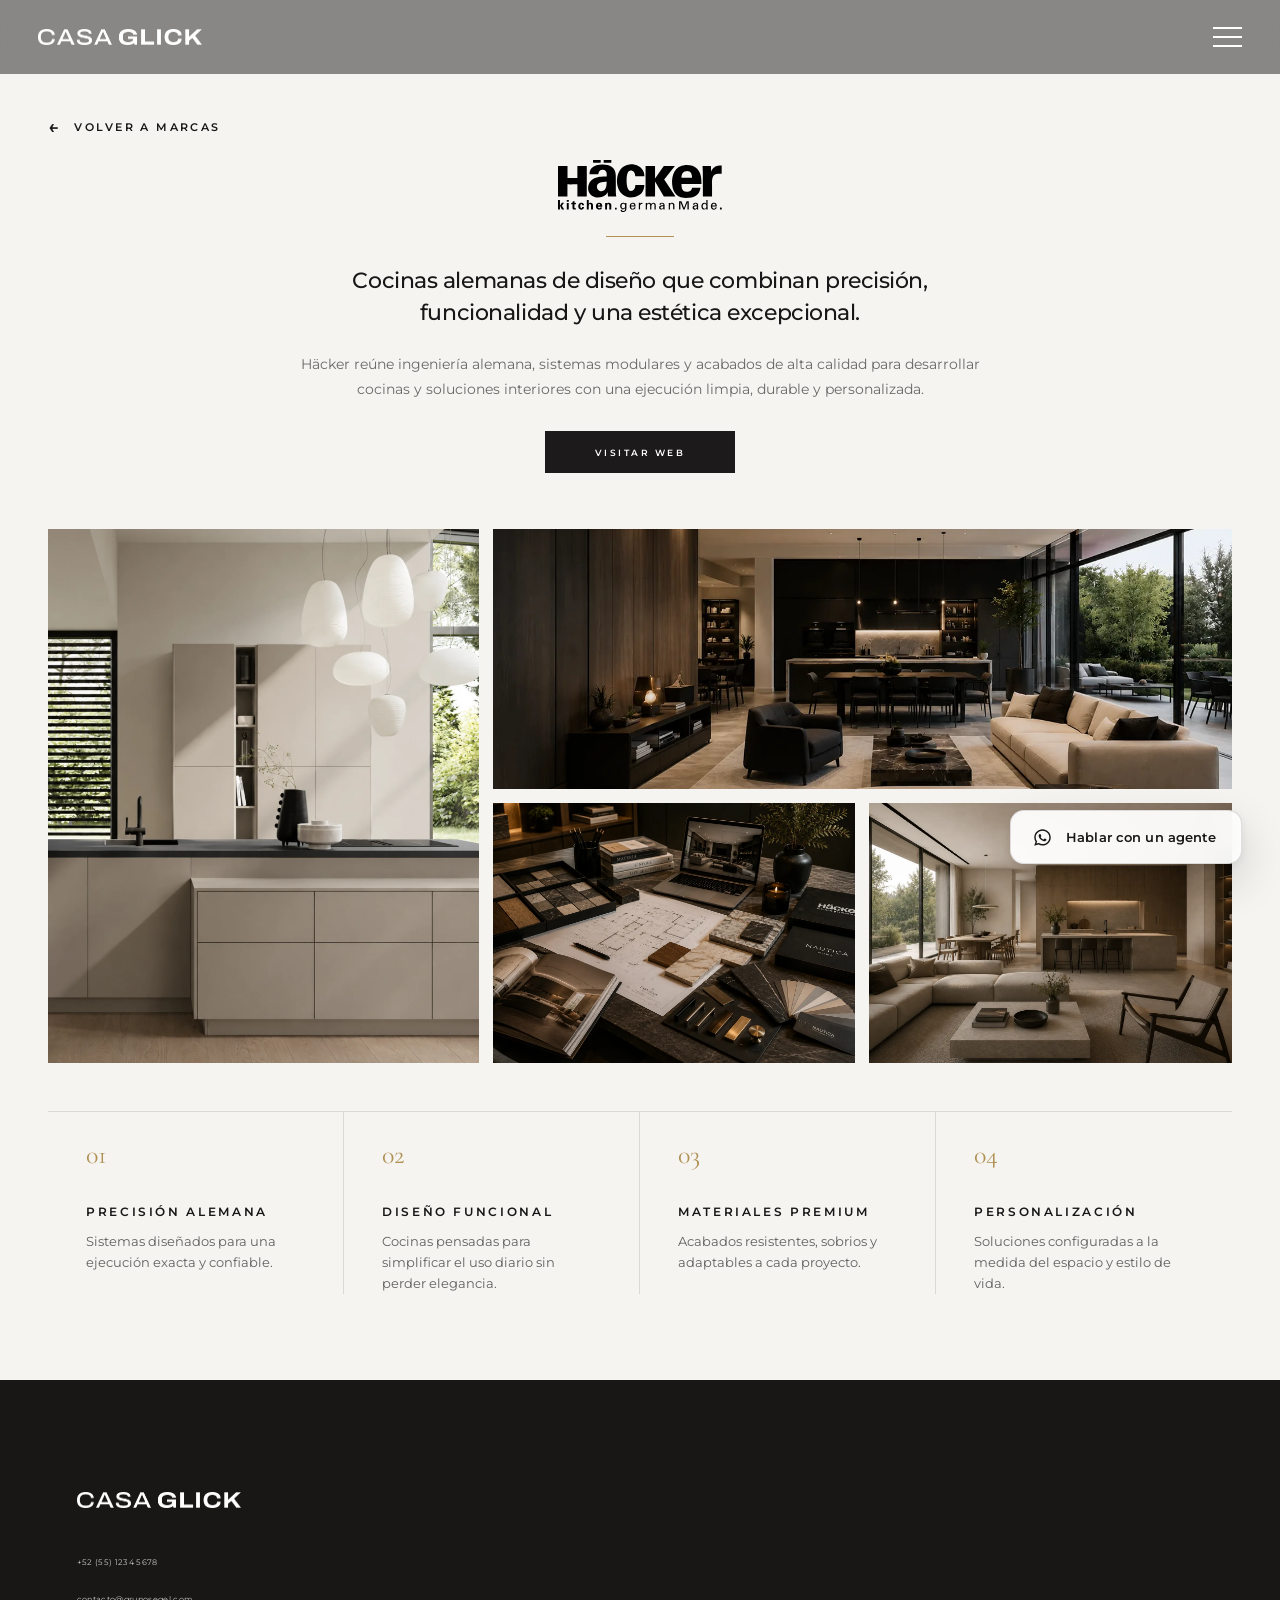
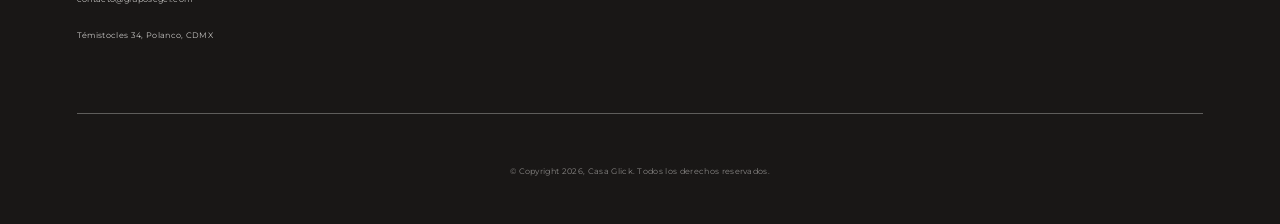
==== brand.html @ 6dc77498 "0907_0705" ====
<!DOCTYPE html>
<html lang="es">
<head>
  <meta charset="UTF-8" />
  <meta name="viewport" content="width=device-width, initial-scale=1.0" />
  <title>Casa Glick | Marca</title>
  <link rel="preconnect" href="https://fonts.googleapis.com">
  <link rel="preconnect" href="https://fonts.gstatic.com" crossorigin>
  <link href="https://fonts.googleapis.com/css2?family=Cormorant+Garamond:wght@500;600;700&family=Montserrat:wght@400;500;600;700&display=swap" rel="stylesheet">
  <link rel="stylesheet" href="css/styles.css" />
</head>
<body class="brand-detail-page">
  <header class="site-header site-header--brand-detail">
    <a class="brand" href="index.html" aria-label="Casa Glick inicio">
      <img src="assets/images/logo-casa-glick.png" alt="Casa Glick" />
    </a>

    <button class="menu-button" type="button" aria-label="Abrir menú" aria-expanded="false">
      <span></span>
      <span></span>
      <span></span>
    </button>
  </header>

  <nav class="fullscreen-menu" aria-hidden="true" aria-label="Navegación principal">
    <a href="index.html#nosotros">Nosotros</a>
    <a href="index.html#soluciones">Soluciones</a>
    <a href="index.html#marcas">Marcas</a>
    <a href="index.html#proyectos">Proyectos</a>
    <a href="index.html#sectores">Sectores</a>
    <a href="index.html#catalogos">Catálogos</a>
    <a href="index.html#contacto">Contacto</a>
  </nav>

  <main class="brand-detail-main">
    <a class="brand-back-link" href="index.html#marcas" aria-label="Volver a marcas">
      <span aria-hidden="true">←</span>
      Volver a marcas
    </a>

    <section class="brand-hero" aria-label="Detalle de marca">
      <img class="brand-detail-logo" data-brand-logo src="assets/logos/hacker.svg" alt="">
      <span class="brand-detail-rule" aria-hidden="true"></span>
      <p class="brand-detail-headline" data-brand-headline></p>
      <p class="brand-detail-description" data-brand-description></p>
      <a class="btn btn-primary brand-website-link" data-brand-website href="#" target="_blank" rel="noopener">
        Visitar web
      </a>
    </section>

    <section class="brand-gallery" aria-label="Imágenes lifestyle de marca">
      <figure class="brand-gallery-item brand-gallery-item--large">
        <img data-brand-image="0" src="assets/images/brand-hacker.webp" alt="">
      </figure>
      <figure class="brand-gallery-item brand-gallery-item--wide">
        <img data-brand-image="1" src="assets/images/brand-hacker.webp" alt="">
      </figure>
      <figure class="brand-gallery-item">
        <img data-brand-image="2" src="assets/images/brand-hacker.webp" alt="">
      </figure>
      <figure class="brand-gallery-item">
        <img data-brand-image="3" src="assets/images/brand-hacker.webp" alt="">
      </figure>
    </section>

    <section class="brand-values" aria-label="Especialidades de marca">
      <article>
        <span data-brand-value-icon>01</span>
        <h2 data-brand-value-title="0"></h2>
        <p data-brand-value-text="0"></p>
      </article>
      <article>
        <span>02</span>
        <h2 data-brand-value-title="1"></h2>
        <p data-brand-value-text="1"></p>
      </article>
      <article>
        <span>03</span>
        <h2 data-brand-value-title="2"></h2>
        <p data-brand-value-text="2"></p>
      </article>
      <article>
        <span>04</span>
        <h2 data-brand-value-title="3"></h2>
        <p data-brand-value-text="3"></p>
      </article>
    </section>
  </main>

  <footer class="site-footer" aria-label="Footer Casa Glick">
    <div class="site-footer__inner">
      <div class="site-footer__top">
        <div class="site-footer__brand">
          <a class="site-footer__logo" href="index.html" aria-label="Casa Glick inicio"><img src="assets/images/logo-casa-glick.png" alt="Casa Glick" /></a>
          <address class="site-footer__contact">
            <a href="tel:+525512345678">+52 (55) 1234 5678</a>
            <a href="mailto:contacto@gruposegel.com">contacto@gruposegel.com</a>
            <span>Témistocles 34, Polanco, CDMX</span>
          </address>
        </div>
      </div>

      <div class="site-footer__bottom">
        <p>© Copyright 2026, Casa Glick. Todos los derechos reservados.</p>
      </div>
    </div>
  </footer>



  <a class="whatsapp-float" href="https://wa.me/5210000000000?text=Hola%2C%20vi%20la%20p%C3%A1gina%20de%20Casa%20Glick%20y%20me%20gustar%C3%ADa%20hablar%20con%20un%20agente." target="_blank" rel="noopener" aria-label="Hablar con un agente por WhatsApp" data-whatsapp-button>
    <svg class="whatsapp-float__icon" viewBox="0 0 32 32" aria-hidden="true" focusable="false">
      <path d="M16.02 4.5c-6.31 0-11.45 5.08-11.45 11.34 0 2.15.62 4.24 1.78 6.05L4.5 27.5l5.82-1.8a11.53 11.53 0 0 0 5.7 1.49c6.31 0 11.45-5.09 11.45-11.35S22.33 4.5 16.02 4.5Zm0 20.7c-1.8 0-3.55-.51-5.06-1.48l-.36-.23-3.05.94.97-2.94-.25-.38a9.18 9.18 0 0 1-1.72-5.27c0-5.16 4.25-9.35 9.47-9.35s9.47 4.19 9.47 9.35-4.25 9.36-9.47 9.36Z"/>
      <path d="M20.94 18.31c-.27-.13-1.57-.77-1.82-.86-.24-.09-.42-.13-.6.13-.18.27-.69.86-.85 1.04-.16.18-.31.2-.58.07-.27-.13-1.12-.41-2.13-1.31-.79-.7-1.32-1.56-1.47-1.83-.16-.27-.02-.41.12-.54.12-.12.27-.31.4-.47.13-.16.18-.27.27-.45.09-.18.04-.34-.02-.47-.07-.13-.6-1.43-.82-1.95-.22-.52-.44-.44-.6-.45h-.51c-.18 0-.47.07-.71.34-.24.27-.94.92-.94 2.24s.96 2.6 1.09 2.78c.13.18 1.89 2.86 4.59 4 .64.27 1.14.43 1.53.55.64.2 1.22.17 1.68.1.51-.08 1.57-.64 1.79-1.25.22-.62.22-1.15.16-1.25-.07-.11-.25-.18-.52-.31Z"/>
    </svg>
    <span>Hablar con un agente</span>
  </a>

  <script src="js/main.js"></script>
  <script src="js/brand-page.js"></script>
</body>
</html>
---- css/styles.css ----
:root {
  --white: #ffffff;
  --black: #151515;
  --dark: #1d1d1d;
  --muted: rgba(255,255,255,.78);
  --header-height: 74px;
  --sans: 'Montserrat', Arial, sans-serif;
  --serif: 'Cormorant Garamond', Georgia, serif;
  --slider-duration: 8400ms;
}

* { box-sizing: border-box; margin: 0; padding: 0; }
html { scroll-behavior: smooth; }
body { font-family: var(--sans); color: var(--white); background: #efeeeb; }
a { color: inherit; text-decoration: none; }
button { font: inherit; color: inherit; }

.site-header {
  position: fixed;
  top: 0;
  left: 0;
  right: 0;
  z-index: 50;
  height: var(--header-height);
  display: flex;
  align-items: center;
  justify-content: space-between;
  padding: 0 38px;
  background: transparent;
  transition: background-color .45s ease, backdrop-filter .45s ease, -webkit-backdrop-filter .45s ease;
}

.site-header.is-scrolled {
  background: rgba(28, 26, 26, .5);
  -webkit-backdrop-filter: blur(16px);
  backdrop-filter: blur(16px);
}

.brand {
  display: inline-flex;
  width: clamp(164px, 12.8vw, 190px);
  line-height: 0;
}

.brand img {
  width: 100%;
  height: auto;
  display: block;
}

.menu-button {
  position: relative;
  z-index: 60;
  width: 29px;
  height: 21px;
  display: grid;
  gap: 6px;
  background: transparent;
  border: 0;
  cursor: pointer;
}

.menu-button span {
  display: block;
  height: 2px;
  width: 100%;
  background: var(--white);
  transition: transform .25s ease, opacity .25s ease;
}

.menu-button.is-active span:nth-child(1) { transform: translateY(8px) rotate(45deg); }
.menu-button.is-active span:nth-child(2) { opacity: 0; }
.menu-button.is-active span:nth-child(3) { transform: translateY(-8px) rotate(-45deg); }

.fullscreen-menu {
  position: fixed;
  inset: 0;
  z-index: 40;
  display: flex;
  flex-direction: column;
  justify-content: center;
  gap: 20px;
  padding: 48px 8vw;
  background: rgba(28, 26, 26, .5);
  -webkit-backdrop-filter: blur(16px);
  backdrop-filter: blur(16px);
  opacity: 0;
  pointer-events: none;
  transform: translateY(-14px);
  transition: opacity .32s ease, transform .32s ease, backdrop-filter .32s ease, -webkit-backdrop-filter .32s ease;
}

.fullscreen-menu.is-open {
  opacity: 1;
  pointer-events: auto;
  transform: translateY(0);
}

.fullscreen-menu a {
  width: fit-content;
  font-family: var(--serif);
  font-size: clamp(24px, 4vw, 46px);
  line-height: 1;
  opacity: .88;
  transition: opacity .2s ease, transform .2s ease;
}

.fullscreen-menu a:hover {
  opacity: 1;
  transform: translateX(10px);
}

.hero-slider {
  position: relative;
  min-height: 100svh;
  overflow: hidden;
  background: #111;
}

.hero-slide {
  position: absolute;
  inset: 0;
  min-height: 100svh;
  overflow: hidden;
opacity: 0;
  transition: opacity 1.7s ease;
  --hero-bg-image: linear-gradient(90deg, rgba(0,0,0,.78) 0%, rgba(0,0,0,.55) 22%, rgba(0,0,0,.15) 55%, rgba(0,0,0,.2) 100%),
    linear-gradient(180deg, rgba(0,0,0,.58) 0%, rgba(0,0,0,.08) 28%, rgba(0,0,0,.18) 100%),
    var(--hero-image);
  --hero-bg-size: cover;
  --hero-bg-position: center center;
}

.hero-slide--01 { --hero-image: url('../assets/images/hero-bg.webp'); }
.hero-slide--02 { --hero-image: url('../assets/images/hero-02-showroom.webp'); }
.hero-slide--03 { --hero-image: url('../assets/images/hero-03-exterior.webp'); }

.hero-slide.is-active {
  opacity: 1;
  z-index: 1;
}

.hero-content {
  position: absolute;
  z-index: 5;
  width: min(520px, calc(100% - 48px));
  margin-left: 87px;
  left: 0;
  bottom: 110px;
}

.hero-dots {
  display: flex;
  gap: 8px;
  margin-bottom: 18px;
}

.hero-dots button {
  position: relative;
  width: 27px;
  height: 2px;
  overflow: hidden;
  background: rgba(255,255,255,.36);
  border: 0;
  cursor: pointer;
}

.hero-dots button::after {
  content: '';
  position: absolute;
  top: 0;
  left: 0;
  width: 100%;
  height: 100%;
  background: rgba(255,255,255,.95);
  transform: scaleX(0);
  transform-origin: left center;
}

.hero-dots button.is-active::after {
  animation: heroProgress var(--slider-duration) linear forwards;
}

@keyframes heroProgress {
  from { transform: scaleX(0); }
  to { transform: scaleX(1); }
}

.eyebrow {
  margin-bottom: 19px;
  font-size: 11px;
  font-weight: 500;
  letter-spacing: .24em;
  text-transform: uppercase;
  color: rgba(255,255,255,.86);
}

.hero-slide h1 {
  font-family: var(--serif);
  font-size: clamp(48px, 5vw, 56px);
  font-weight: 700;
  line-height: 1.18;
  letter-spacing: -.02em;
  margin-bottom: 22px;
}

.hero-description {
  max-width: 446px;
  font-size: 13px;
  line-height: 1.55;
  color: var(--muted);
  margin-bottom: 48px;
}

.hero-actions {
  display: flex;
  flex-wrap: wrap;
  gap: 14px;
}

.btn {
  min-width: 174px;
  height: 36px;
  display: inline-flex;
  align-items: center;
  justify-content: center;
  padding: 0 24px;
  font-size: 9px;
  font-weight: 600;
  letter-spacing: .34em;
  text-transform: uppercase;
  transition: transform .25s ease, background .25s ease, color .25s ease, border-color .25s ease;
}

.btn:hover { transform: translateY(-2px); }
.btn-primary { background: var(--white); color: var(--black); border: 1px solid var(--white); }
.btn-secondary { background: transparent; color: var(--white); border: 2px solid rgba(255,255,255,.92); }
.btn-secondary:hover { background: var(--white); color: var(--black); }

.hero-bottom {
  position: absolute;
  left: 0;
  right: 0;
  bottom: 0;
  z-index: 6;
  height: 44px;
  display: flex;
  align-items: center;
  justify-content: center;
  gap: 24px;
  background: #202020;
  color: rgba(255,255,255,.78);
  font-size: 10px;
  letter-spacing: .24em;
  text-transform: uppercase;
}

@media (max-width: 1100px) {
  .site-header { padding: 0 26px; }
  .hero-content {
  position: absolute;
  z-index: 5; margin-left: 48px; }
}

@media (max-width: 760px) {
  .about-section,
  .about {
    min-height: auto;
  }

  .solution-card {
    min-height: clamp(360px, 50vh, 490px);
  }

  :root { --header-height: 62px; }
  .hero-slider,
  .hero-slide { min-height: 100svh; }
  .hero-slide {
    --hero-bg-image: linear-gradient(90deg, rgba(0,0,0,.82) 0%, rgba(0,0,0,.56) 52%, rgba(0,0,0,.25) 100%),
      linear-gradient(180deg, rgba(0,0,0,.55) 0%, rgba(0,0,0,.08) 30%, rgba(0,0,0,.65) 100%),
      var(--hero-image);
    --hero-bg-position: 58% center;
  }
  .site-header { padding: 0 18px; }
  .brand { width: 152px; }
  .menu-button { width: 24px; height: 18px; gap: 5px; }
  .menu-button span { height: 2px; }
  .menu-button.is-active span:nth-child(1) { transform: translateY(7px) rotate(45deg); }
  .menu-button.is-active span:nth-child(3) { transform: translateY(-7px) rotate(-45deg); }
  .hero-content {
  position: absolute;
  z-index: 5;
    width: min(86vw, 520px);
    margin-left: 7vw;
    bottom: 92px;
  }
  .hero-slide h1 { font-size: clamp(31px, 9.75vw, 44px); line-height: 1.05; }
  .hero-description { font-size: 13px; margin-bottom: 34px; }
  .hero-actions { gap: 12px; }
  .btn { width: 100%; height: 44px; }
  .hero-bottom {
    height: 48px;
    min-height: 48px;
    flex-direction: row;
    gap: 8px;
    padding: 0 8px;
    font-size: clamp(6.5px, 1.95vw, 9px);
    letter-spacing: .11em;
    white-space: nowrap;
  }
}

.about-section {
  min-height: clamp(760px, 90vh, 980px);
  display: grid;
  grid-template-columns: minmax(0, 50%) minmax(0, 50%);
  background: #efeeeb;
  color: #24211f;
}

.about-media {
  min-height: 645px;
  overflow: hidden;
}

.about-media img {
  width: 100%;
  height: 100%;
  display: block;
  object-fit: cover;
  object-position: center center;
}

.about-copy {
  width: min(100%, 560px);
  align-self: center;
  justify-self: center;
  display: flex;
  flex-direction: column;
  justify-content: center;
  padding: 120px 40px;
}

.section-eyebrow {
  margin-bottom: 18px;
  font-size: 14px;
  font-weight: 500;
  letter-spacing: .34em;
  line-height: 1;
  text-transform: uppercase;
  color: #1f1c1a;
}

.about-copy h2 {
  font-family: var(--serif);
  font-size: clamp(30px, 2.5vw, 35px);
  font-weight: 700;
  line-height: 1.18;
  letter-spacing: -.018em;
  margin-bottom: 26px;
  color: #27221f;
}

.about-text {
  display: grid;
  gap: 22px;
  margin-bottom: 54px;
}

.about-text p {
  max-width: 500px;
  font-size: 16px;
  line-height: 1.52;
  letter-spacing: -.01em;
  color: rgba(36,33,31,.82);
}

.text-link {
  width: fit-content;
  display: inline-flex;
  align-items: center;
  gap: 18px;
  padding-bottom: 6px;
  border-bottom: 1px solid rgba(36,33,31,.42);
  font-size: 9px;
  font-weight: 500;
  letter-spacing: .02em;
  text-transform: uppercase;
  color: rgba(36,33,31,.72);
  transition: color .25s ease, border-color .25s ease, gap .25s ease;
}

.text-link:hover {
  gap: 24px;
  color: #24211f;
  border-color: #24211f;
}

.text-link span {
  font-size: 16px;
  line-height: 1;
}


.reveal-on-scroll {
  opacity: 0;
  transform: translateY(34px);
  transition: opacity .38s ease, transform .46s ease;
  transition-delay: 0s;
}

.reveal-on-scroll.is-visible {
  opacity: 1;
  transform: translateY(0);
  transition: opacity .82s ease, transform .82s ease;
  transition-delay: .16s;
}

html,
body {
  background: #efeeeb;
}

.reveal-on-scroll .about-media img {
  transform: scale(1.035);
  transition: transform 1.2s ease;
}

.reveal-on-scroll.is-visible .about-media img {
  transform: scale(1);
}

@media (prefers-reduced-motion: reduce) {
  .reveal-on-scroll,
  .reveal-on-scroll .about-media img {
    opacity: 1;
    transform: none;
    transition: none;
  }
}

@media (max-width: 900px) {
  .about-section {
    grid-template-columns: 1fr;
  }

  .about-media {
    min-height: 58svh;
  }

  .about-copy {
    width: 100%;
    max-width: none;
    justify-self: stretch;
    padding: 86px 7vw 96px;
  }
}

@media (max-width: 560px) {
  .about-section {
    min-height: clamp(760px, 90vh, 980px);
  }

  .about-media {
    min-height: 52svh;
  }

  .section-eyebrow {
    font-size: 12px;
    letter-spacing: .28em;
  }

  .about-copy h2 {
    font-size: clamp(25px, 7.65vw, 34px);
  }

  .about-text p {
    font-size: 14px;
    line-height: 1.55;
  }
}

.solutions-section {
  background: #efeeeb;
  color: #24211f;
  overflow: hidden;
}

.solutions-intro {
  min-height: 274px;
  display: flex;
  flex-direction: column;
  align-items: center;
  justify-content: center;
  padding: 72px 24px 62px;
  text-align: center;
}

.solutions-intro .section-eyebrow {
  margin-bottom: 18px;
}

.solutions-intro h2 {
  font-family: var(--serif);
  font-size: clamp(34px, 3vw, 42px);
  font-weight: 700;
  line-height: 1.08;
  letter-spacing: -.018em;
  margin-bottom: 26px;
  color: #27221f;
}

.solutions-intro p {
  max-width: 760px;
  font-size: 15px;
  line-height: 1.45;
  letter-spacing: -.01em;
  color: rgba(36,33,31,.82);
}

.solutions-grid {
  display: grid;
  grid-template-columns: repeat(2, minmax(0, 1fr));
  min-height: 645px;
}

.solution-card {
  position: relative;
  min-height: clamp(360px, 50vh, 490px);
  overflow: hidden;
  isolation: isolate;
  background: #171717;
}

.solution-card img {
  position: absolute;
  inset: 0;
  width: 100%;
  height: 100%;
  object-fit: cover;
  display: block;
  transform: scale(1);
  transition: transform 1.1s ease;
  z-index: 1;
}

.solution-card__overlay {
  position: absolute;
  inset: 0;
  z-index: 2;
  background:
    linear-gradient(180deg, rgba(0,0,0,0) 34%, rgba(0,0,0,.42) 72%, rgba(0,0,0,.76) 100%),
    linear-gradient(90deg, rgba(0,0,0,.34) 0%, rgba(0,0,0,.08) 58%, rgba(0,0,0,.2) 100%);
  transition: background .7s ease, opacity .7s ease;
}

.solution-card__content {
  position: absolute;
  left: 64px;
  right: 64px;
  bottom: 52px;
  z-index: 3;
  color: var(--white);
  transform: translateY(0);
  transition: transform .5s ease;
}

.solution-card h3 {
  font-family: var(--serif);
  font-size: clamp(34px, 3.3vw, 48px);
  font-weight: 700;
  line-height: 1;
  letter-spacing: -.02em;
  margin-bottom: 18px;
  text-transform: uppercase;
}

.solution-card p {
  max-width: 535px;
  font-size: 11px;
  line-height: 1.8;
  color: rgba(255,255,255,.82);
  margin-bottom: 25px;
}

.solution-link {
  width: fit-content;
  display: inline-flex;
  align-items: center;
  gap: 16px;
  padding-bottom: 6px;
  border-bottom: 1px solid rgba(255,255,255,.72);
  font-size: 9px;
  font-weight: 500;
  letter-spacing: .04em;
  text-transform: uppercase;
  color: rgba(255,255,255,.88);
  transition: gap .3s ease, color .3s ease, border-color .3s ease;
}

.solution-link span {
  font-size: 16px;
  line-height: 1;
}

.solution-card:hover img {
  transform: scale(1.03);
}

.solution-card:hover .solution-card__overlay {
  background:
    linear-gradient(180deg, rgba(0,0,0,0) 28%, rgba(0,0,0,.36) 66%, rgba(0,0,0,.68) 100%),
    linear-gradient(90deg, rgba(0,0,0,.28) 0%, rgba(0,0,0,.04) 58%, rgba(0,0,0,.16) 100%);
}

.solution-card:hover .solution-card__content {
  transform: translateY(-6px);
}

.solution-card:hover .solution-link {
  gap: 24px;
  color: #fff;
  border-color: #fff;
}

.reveal-on-scroll .solutions-intro,
.reveal-on-scroll.solution-card {
  opacity: 0;
  transform: translateY(38px);
  transition: opacity .95s ease, transform .95s ease;
}

.reveal-on-scroll.solution-card:nth-child(2) {
  transition-delay: .12s;
}

.reveal-on-scroll.is-visible .solutions-intro,
.reveal-on-scroll.is-visible.solution-card {
  opacity: 1;
  transform: translateY(0);
}

@media (max-width: 900px) {
  .solutions-intro {
    min-height: auto;
    padding: 88px 7vw 72px;
  }

  .solutions-intro p br {
    display: none;
  }

 .solutions-grid {
    grid-template-columns: 1fr;
  }

 .solution-card {
    min-height: clamp(360px, 50vh, 490px);
  }

 .solution-card__content {
    left: 7vw;
    right: 7vw;
    bottom: 52px;
  }
}

@media (max-width: 560px) {
  .solutions-intro h2 {
    font-size: clamp(27px, 8.5vw, 36px);
  }

  .solutions-intro p {
    font-size: 14px;
  }

 .solution-card {
    min-height: clamp(360px, 50vh, 490px);
  }

 .solution-card h3 {
    font-size: clamp(34px, 12vw, 48px);
  }

 .solution-card p {
    font-size: 11px;
    line-height: 1.7;
  }
}

@media (prefers-reduced-motion: reduce) {
 .solution-card img,
 .solution-card__content,
  .solution-link,
  .reveal-on-scroll .solutions-intro,
  .reveal-on-scroll.solution-card {
    opacity: 1;
    transform: none;
    transition: none;
  }
}


@keyframes heroZoom {
  from {
    transform: scale(1);
  }
  to {
    transform: scale(1.06);
  }
}


.hero-slide::before {
  content: "";
  position: absolute;
  inset: 0;
  z-index: 0;
  background-image: var(--hero-bg-image);
  background-size: var(--hero-bg-size);
  background-position: var(--hero-bg-position);
  transform: scale(1);
  will-change: transform;
}

.hero-slide.is-active::before {
  animation: heroZoom 8s ease-out forwards;
}


/* Scroll Snap Test */
html {
  scroll-behavior: auto;
}

body,
main {
  scroll-snap-type: y proximity;
}

.hero-slider,
.about-section,
.solutions-section,
.brands-section,
.catalogs-section,
.projects-section {
  scroll-snap-align: start;
}


/* Solutions Screen Fit */
@media (min-width: 761px) {
  .solutions-section,
  .solutions {
    min-height: 100svh;
    display: grid;
    grid-template-rows: auto 1fr;
  }

  .solutions-header {
    padding-top: clamp(72px, 8svh, 110px);
    padding-bottom: clamp(44px, 5svh, 72px);
  }

  .solutions-grid {
    height: 100%;
    min-height: 0;
    display: grid;
    grid-template-columns: repeat(2, minmax(0, 1fr));
  }

  .solution-card {
    height: 100%;
    min-height: 0;
  }
}


.hero-title{
  text-wrap: balance;
}





/* Mobile Typography Real Sizes */
@media (max-width: 760px) {
  .hero-slide h1 {
    font-size: clamp(31px, 9.75vw, 44px);
    line-height: 1.05;
  }

  .about-copy h2 {
    font-size: clamp(25px, 7.65vw, 34px);
  }
}

@media (max-width: 560px) {
  .solutions-intro h2 {
    font-size: clamp(27px, 8.5vw, 36px);
  }
}


/* Justified Editorial Copy */
.about-text p,
.solutions-intro p,
.solution-card__content p,
.section-description,
.block-description,
.editorial-description {
  text-align: justify;
  text-align-last: left;
}

/* Brands Section */
.brands-section {
  min-height: 100svh;
  display: grid;
  grid-template-rows: auto 1fr;
  background: #efeeeb;
  color: #24211f;
  overflow: hidden;
  scroll-snap-align: start;
}

.brands-intro {
  width: min(100%, 1160px);
  margin: 0 auto;
  padding: clamp(86px, 11svh, 132px) 64px 58px;
}

.brands-intro .section-eyebrow {
  margin-bottom: 18px;
}

.brands-intro h2 {
  max-width: 760px;
  font-family: var(--serif);
  font-size: clamp(34px, 3.1vw, 48px);
  font-weight: 700;
  line-height: 1.05;
  letter-spacing: -.018em;
  margin-bottom: 24px;
  color: #27221f;
}

.brands-intro p {
  max-width: 640px;
  font-size: 15px;
  line-height: 1.55;
  letter-spacing: -.01em;
  color: rgba(36,33,31,.82);
}

.brands-carousel {
  position: relative;
  align-self: stretch;
  width: 100%;
  min-height: 0;
  padding: 0 0 clamp(60px, 7svh, 90px);
}

.brands-track {
  height: 100%;
  min-height: 430px;
  display: flex;
  overflow-x: auto;
  overflow-y: hidden;
  scroll-snap-type: x mandatory;
  scroll-behavior: auto;
  -ms-overflow-style: none;
  scrollbar-width: none;
  outline: none;
}

.brands-track::-webkit-scrollbar {
  display: none;
}

.brand-card {
  position: relative;
  flex: 0 0 clamp(330px, 25vw, 460px);
  min-height: 100%;
  overflow: hidden;
  isolation: isolate;
  scroll-snap-align: start;
  background: #d6d5d2;
}

.brand-card__image {
  position: absolute;
  inset: 0;
  width: 100%;
  height: 100%;
  display: block;
  object-fit: cover;
  object-position: center center;
  transform: scale(1.01);
  transition: transform .95s ease, filter .95s ease;
  z-index: 1;
}

.brand-card__shade {
  position: absolute;
  inset: 0;
  z-index: 2;
  background:
    linear-gradient(180deg, rgba(0,0,0,.05) 0%, rgba(0,0,0,.08) 43%, rgba(0,0,0,.68) 100%),
    linear-gradient(90deg, rgba(0,0,0,.08) 0%, rgba(0,0,0,.02) 56%, rgba(0,0,0,.12) 100%);
  transition: opacity .6s ease, background .6s ease;
}

.brand-card__logo {
  position: absolute;
  left: 50%;
  bottom: clamp(34px, 5vh, 62px);
  z-index: 3;
  width: min(62%, 230px);
  max-height: 88px;
  transform: translateX(-50%);
  object-fit: contain;
  filter: drop-shadow(0 10px 24px rgba(0,0,0,.28));
  transition: transform .45s ease, opacity .45s ease;
}

.brand-card__logo--hacker { width: min(58%, 218px); }
.brand-card__logo--emerald { width: min(56%, 210px); }
.brand-card__logo--cg { width: min(44%, 170px); }
.brand-card__logo--nautica { width: min(58%, 220px); }

.brand-card:hover .brand-card__image {
  transform: scale(1.045);
  filter: saturate(1.04) contrast(1.02);
}

.brand-card:hover .brand-card__shade {
  background:
    linear-gradient(180deg, rgba(0,0,0,.01) 0%, rgba(0,0,0,.04) 42%, rgba(0,0,0,.56) 100%),
    linear-gradient(90deg, rgba(0,0,0,.05) 0%, rgba(0,0,0,.01) 56%, rgba(0,0,0,.08) 100%);
}

.brand-card:hover .brand-card__logo {
  transform: translateX(-50%) scale(1.04);
}

.brands-edge {
  position: absolute;
  top: 0;
  bottom: clamp(60px, 7svh, 90px);
  z-index: 5;
  width: min(12vw, 160px);
  border: 0;
  background: transparent;
  cursor: none;
}

.brands-edge--left {
  left: 0;
}

.brands-edge--right {
  right: 0;
}

.brands-edge--left::after,
.brands-edge--right::after {
  content: '';
  position: absolute;
  inset: 0;
  opacity: 0;
  pointer-events: none;
  transition: opacity .28s ease;
}

.brands-edge--left::after {
  background: linear-gradient(90deg, rgba(239,238,235,.45), rgba(239,238,235,0));
}

.brands-edge--right::after {
  background: linear-gradient(270deg, rgba(239,238,235,.45), rgba(239,238,235,0));
}

.brands-edge:hover::after {
  opacity: 1;
}

@media (max-width: 900px) {
  .brands-section {
    min-height: auto;
  }

  .brands-intro {
    padding: 88px 7vw 46px;
  }

  .brands-intro h2 {
    max-width: 540px;
    font-size: clamp(34px, 8vw, 54px);
  }

  .brands-intro p {
    font-size: 15px;
  }

  .brands-carousel {
    padding-bottom: 82px;
  }

  .brands-track {
    min-height: 62svh;
    gap: 18px;
    padding: 0 7vw;
    scroll-padding-left: 7vw;
  }

  .brand-card {
    flex-basis: min(78vw, 420px);
    border-radius: 10px;
  }

  .brands-edge {
    display: none;
  }
}

@media (max-width: 560px) {
  .brands-intro {
    padding-top: 82px;
  }

  .brands-intro h2 {
    font-size: clamp(30px, 10.5vw, 46px);
  }

  .brands-intro p {
    font-size: 14px;
    line-height: 1.58;
  }

  .brands-track {
    min-height: 58svh;
    gap: 14px;
  }

  .brand-card {
    flex-basis: 82vw;
  }

  .brand-card__logo {
    bottom: 34px;
  }
}

@media (prefers-reduced-motion: reduce) {
  .brand-card__image,
  .brand-card__shade,
  .brand-card__logo {
    transform: none;
    transition: none;
  }
}

/* Brands - Figma implementation (node 2:931) */
.brands-section {
  min-height: 768px;
  display: block;
  background: #ebeae6;
  color: #1c1a1a;
  overflow: hidden;
  padding: 0;
}

.brands-intro {
  width: min(100% - 126px, 1240px);
  margin: 0 auto;
  padding: 86px 0 0;
}

.brands-intro .section-eyebrow {
  margin: 0 0 13px;
  font-family: var(--sans);
  font-size: 14px;
  font-weight: 500;
  letter-spacing: 2.1px;
  line-height: 1;
  color: #1c1a1a;
}

.brands-intro h2 {
  max-width: 475px;
  margin: 0 0 20px;
  font-family: var(--serif);
  font-size: 32px;
  font-weight: 700;
  line-height: 1.05;
  letter-spacing: 0;
  color: #1c1a1a;
}

.brands-intro p {
  max-width: 475px;
  margin: 0;
  font-family: var(--sans);
  font-size: 12px;
  font-weight: 400;
  line-height: 20px;
  letter-spacing: 0;
  color: #1c1a1a;
}

.brands-carousel {
  position: relative;
  width: min(100% - 126px, 1240px);
  height: 474px;
  min-height: 474px;
  margin: 52px auto 31px;
  padding: 0;
}

.brands-track {
  width: 100%;
  height: 474px;
  min-height: 474px;
  display: flex;
  gap: 0;
  overflow-x: auto;
  overflow-y: hidden;
  scroll-snap-type: x mandatory;
  scroll-behavior: smooth;
  scrollbar-width: none;
  -ms-overflow-style: none;
  outline: none;
}

.brand-card {
  position: relative;
  flex: 0 0 310px;
  width: 310px;
  height: 474px;
  min-height: 474px;
  overflow: hidden;
  border-radius: 32px 32px 0 0;
  background: #d5d4d1;
  isolation: isolate;
  scroll-snap-align: start;
}

.brand-card__image {
  position: absolute;
  inset: 0;
  width: 100%;
  height: 100%;
  display: block;
  object-fit: cover;
  object-position: center center;
  transform: none;
  transition: filter .65s cubic-bezier(.22,.61,.36,1);
  z-index: 1;
}

.brand-card__shade {
  position: absolute;
  inset: 0;
  z-index: 2;
  background: rgba(28, 26, 26, .2);
  transition: background .65s cubic-bezier(.22,.61,.36,1);
}

.brand-card__logo {
  position: absolute;
  left: 50%;
  bottom: 35px;
  z-index: 3;
  width: auto;
  height: auto;
  max-width: 70%;
  max-height: 58px;
  object-fit: contain;
  transform: translateX(-50%);
  filter: none;
  opacity: .96;
  transition: opacity .65s cubic-bezier(.22,.61,.36,1);
}

.brand-card__logo--nautica { width: 187px; max-width: 74%; }
.brand-card__logo--hacker { width: 175px; max-width: 72%; }
.brand-card__logo--emerald { width: 188px; max-width: 74%; }
.brand-card__logo--cg { width: 77px; max-width: 42%; }

.brand-card {
  transition: transform .65s cubic-bezier(.22,.61,.36,1), filter .65s cubic-bezier(.22,.61,.36,1), opacity .65s cubic-bezier(.22,.61,.36,1);
}

.brand-card:hover {
  transform: scale(1.015);
}

.brand-card:hover .brand-card__image {
  filter: brightness(1.05);
}

.brand-card:hover .brand-card__shade {
  background: rgba(28, 26, 26, .10);
}

.brand-card:hover .brand-card__logo {
  opacity: 1;
}

.brands-track:has(.brand-card:hover) .brand-card:not(:hover) {
  filter: brightness(.94);
}

.brands-edge {
  position: absolute;
  top: 0;
  bottom: 0;
  z-index: 5;
  width: min(10vw, 120px);
  border: 0;
  background: transparent;
  cursor: default;
}

.brands-edge--left { left: 0; }
.brands-edge--right { right: 0; }

.brands-edge--left::after,
.brands-edge--right::after {
  content: '';
  position: absolute;
  inset: 0;
  opacity: 0;
  pointer-events: none;
  transition: opacity .28s ease;
}

.brands-edge--left::after {
  background: linear-gradient(90deg, rgba(235,234,230,.5), rgba(235,234,230,0));
}

.brands-edge--right::after {
  background: linear-gradient(270deg, rgba(235,234,230,.5), rgba(235,234,230,0));
}

.brands-edge:hover::after { opacity: 1; }

@media (min-width: 1301px) {
  .brands-edge { display: none; }
}

@media (max-width: 900px) {
  .brands-section {
    min-height: auto;
    padding-bottom: 76px;
  }

  .brands-intro {
    width: auto;
    padding: 84px 7vw 0;
  }

  .brands-intro h2 {
    max-width: 540px;
    font-size: clamp(30px, 9vw, 44px);
    line-height: 1.05;
  }

  .brands-intro p {
    max-width: 620px;
    font-size: 14px;
    line-height: 1.58;
  }

  .brands-carousel {
    width: 100%;
    height: auto;
    min-height: 0;
    margin: 44px 0 0;
  }

  .brands-track {
    height: 58svh;
    min-height: 430px;
    gap: 14px;
    padding: 0 7vw;
    scroll-padding-left: 7vw;
  }

  .brand-card {
    flex: 0 0 min(82vw, 420px);
    width: min(82vw, 420px);
    height: 100%;
    min-height: 100%;
    border-radius: 32px 32px 0 0;
  }

  .brands-edge { display: none; }
}

@media (max-width: 560px) {
  .brands-intro {
    padding-top: 78px;
  }

  .brands-intro .section-eyebrow {
    font-size: 12px;
    letter-spacing: 2.6px;
  }

  .brands-intro h2 {
    font-size: clamp(28px, 9.5vw, 40px);
  }

  .brands-track {
    min-height: 390px;
  }

  .brand-card__logo {
    bottom: 32px;
  }
}

/* Brands - interactive ecosystem layout */
.brands-section {
  min-height: 100svh;
  background: #efeeeb;
  color: #1c1a1a;
  padding: 0;
  overflow: hidden;
  display: flex;
  flex-direction: column;
  justify-content: center;
}

.brands-shell {
  width: 100%;
  display: grid;
  grid-template-columns: minmax(280px, 28vw) minmax(0, 1fr);
  align-items: center;
  gap: clamp(34px, 4.5vw, 72px);
  padding: clamp(78px, 10svh, 118px) 0 clamp(22px, 4svh, 42px) clamp(48px, 5.5vw, 78px);
}

.brands-intro {
  width: auto;
  max-width: 340px;
  margin: 0;
  padding: 0;
}

.brands-intro .section-eyebrow {
  margin: 0 0 24px;
  font-family: var(--sans);
  font-size: 12px;
  font-weight: 700;
  letter-spacing: .23em;
  line-height: 1;
  text-transform: uppercase;
  color: #1c1a1a;
}

.brands-intro h2 {
  max-width: 330px;
  margin: 0 0 28px;
  font-family: var(--serif);
  font-size: clamp(34px, 3.1vw, 54px);
  font-weight: 700;
  line-height: .98;
  letter-spacing: -.02em;
  color: #1c1a1a;
}

.brands-intro p {
  max-width: 310px;
  margin: 0;
  font-family: var(--sans);
  font-size: 13px;
  font-weight: 400;
  line-height: 1.72;
  color: rgba(28,26,26,.78);
  text-align: left;
}

.brands-showcase {
  position: relative;
  width: 100%;
  height: clamp(430px, 58svh, 560px);
  min-height: 430px;
  margin: 0;
  padding: 0;
  overflow: visible;
}

.brands-track {
  width: 100%;
  height: 100%;
  min-height: 100%;
  display: flex;
  gap: 0;
  overflow-x: auto;
  overflow-y: hidden;
  scroll-behavior: smooth;
  scroll-snap-type: x proximity;
  scrollbar-width: none;
  -ms-overflow-style: none;
  outline: none;
}

.brands-track::-webkit-scrollbar { display: none; }

.brand-card {
  position: relative;
  flex: 1 0 clamp(230px, 19vw, 360px);
  width: auto;
  height: 100%;
  min-height: 100%;
  overflow: hidden;
  isolation: isolate;
  scroll-snap-align: center;
  background: #d3d1cc;
  border-radius: 32px 32px 0 0;
  transition: flex-basis .72s cubic-bezier(.22, 1, .36, 1), flex-grow .72s cubic-bezier(.22, 1, .36, 1), filter .72s ease;
}

.brands-track:hover .brand-card {
  flex-grow: .76;
}

.brands-track:hover .brand-card:hover {
  flex-grow: 1.65;
  flex-basis: clamp(290px, 26vw, 460px);
}

.brand-card__image {
  position: absolute;
  inset: 0;
  width: 100%;
  height: 100%;
  display: block;
  object-fit: cover;
  object-position: center center;
  transform: scale(1.02);
  transition: transform .9s ease, filter .9s ease;
  z-index: 1;
}

.brand-card--nautica .brand-card__image { object-position: center center; }
.brand-card--hacker .brand-card__image { object-position: center center; }
.brand-card--emerald .brand-card__image { object-position: center center; }
.brand-card--cg .brand-card__image { object-position: center center; }

.brand-card__shade {
  position: absolute;
  inset: 0;
  z-index: 2;
  background:
    linear-gradient(180deg, rgba(0,0,0,.04) 0%, rgba(0,0,0,.18) 44%, rgba(0,0,0,.7) 100%),
    rgba(28,26,26,.18);
  transition: background .6s ease, opacity .6s ease;
}

.brand-card__content {
  position: absolute;
  left: 50%;
  bottom: clamp(42px, 7svh, 72px);
  z-index: 3;
  width: min(78%, 260px);
  transform: translateX(-50%);
  display: flex;
  flex-direction: column;
  align-items: center;
  text-align: center;
  color: #fff;
}

.brand-card__logo {
  position: static;
  width: auto;
  height: auto;
  max-width: 100%;
  max-height: 70px;
  transform: none;
  object-fit: contain;
  filter: drop-shadow(0 12px 24px rgba(0,0,0,.28));
  transition: transform .5s ease, opacity .5s ease;
}

.brand-card__logo--nautica { width: min(210px, 88%); max-width: 210px; }
.brand-card__logo--hacker { width: min(185px, 86%); max-width: 185px; }
.brand-card__logo--emerald { width: min(190px, 88%); max-width: 190px; }
.brand-card__logo--cg { width: min(105px, 54%); max-width: 105px; }

.brand-card__line {
  width: 42px;
  height: 1px;
  margin: 18px 0 18px;
  background: rgba(255,255,255,.9);
  transform: scaleX(.7);
  transition: transform .45s ease, opacity .45s ease;
}

.brand-card__content p {
  max-width: 210px;
  margin: 0;
  font-family: var(--sans);
  font-size: 12px;
  line-height: 1.65;
  color: rgba(255,255,255,.92);
  opacity: .92;
  text-align: center;
  text-align-last: center;
}

.brand-card:hover .brand-card__image {
  transform: scale(1.065);
  filter: saturate(1.03) contrast(1.02);
}

.brand-card:hover .brand-card__shade {
  background:
    linear-gradient(180deg, rgba(0,0,0,.02) 0%, rgba(0,0,0,.12) 42%, rgba(0,0,0,.62) 100%),
    rgba(28,26,26,.08);
}

.brand-card:hover .brand-card__logo {
  transform: scale(1.06);
}

.brand-card:hover .brand-card__line {
  transform: scaleX(1);
}

.brands-edge {
  position: absolute;
  top: 0;
  bottom: 0;
  z-index: 5;
  width: min(10vw, 110px);
  border: 0;
  background: transparent;
  cursor: pointer;
  display: flex;
  align-items: center;
  justify-content: center;
  color: #1c1a1a;
}

.brands-edge--left { left: max(-72px, -5vw); }
.brands-edge--right { right: 0; }

.brands-edge span {
  width: 64px;
  height: 64px;
  display: grid;
  align-items: end;
  justify-items: center;
  border-radius: 50%;
  background: rgba(239,238,235,.68);
  font-size: 28px;
  line-height: 1;
  opacity: .68;
  transform: scale(.95);
  transition: opacity .25s ease, transform .25s ease, background .25s ease;
}

.brands-edge:hover span,
.brands-edge:focus-visible span {
  opacity: 1;
  transform: scale(1);
  background: rgba(239,238,235,.9);
}

.brands-edge::after { display: none; }

.brands-guide {
  display: grid;
  grid-template-columns: 1fr auto 1fr;
  align-items: center;
  gap: 22px;
  padding: 0 clamp(48px, 5.5vw, 78px) clamp(34px, 5svh, 54px);
  font-family: var(--sans);
  font-size: 10px;
  letter-spacing: .16em;
  text-transform: uppercase;
  color: rgba(28,26,26,.62);
}

.brands-guide span:nth-child(1) { justify-self: start; }
.brands-guide span:nth-child(2) { justify-self: center; }
.brands-guide span:nth-child(3) { justify-self: end; }

@media (max-width: 980px) {
  .brands-section {
    min-height: auto;
    display: block;
    padding: 0 0 72px;
  }

  .brands-shell {
    display: block;
    padding: 84px 0 0;
  }

  .brands-intro {
    max-width: none;
    padding: 0 7vw;
  }

  .brands-intro h2 {
    max-width: 520px;
    font-size: clamp(34px, 9vw, 56px);
  }

  .brands-intro p {
    max-width: 620px;
    font-size: 15px;
  }

  .brands-showcase {
    height: auto;
    min-height: 0;
    margin-top: 52px;
    overflow: hidden;
  }

  .brands-track {
    height: 34svh;
    min-height: 230px;
    gap: 14px;
    padding: 0 7vw;
    scroll-padding-left: 7vw;
    scroll-snap-type: x mandatory;
  }

  .brand-card,
  .brands-track:hover .brand-card,
  .brands-track:hover .brand-card:hover {
    flex: 0 0 min(76vw, 440px);
    width: min(76vw, 440px);
    height: 100%;
    border-radius: 8px;
  }

  .brand-card__content {
    bottom: 36px;
    width: min(80%, 260px);
  }

  .brand-card__content p {
    display: none;
  }

  .brand-card__line {
    margin-bottom: 0;
  }

  .brands-edge {
    display: none;
  }

  .brands-guide {
    display: flex;
    justify-content: center;
    padding: 26px 7vw 0;
  }

  .brands-guide span:first-child,
  .brands-guide span:last-child {
    display: none;
  }
}

@media (max-width: 560px) {
  .brands-shell {
    padding-top: 78px;
  }

  .brands-intro .section-eyebrow {
    font-size: 12px;
    letter-spacing: .22em;
  }

  .brands-intro h2 {
    font-size: clamp(31px, 10.6vw, 44px);
  }

  .brands-intro p {
    font-size: 14px;
    line-height: 1.65;
  }

  .brands-track {
    height: 31svh;
    min-height: 210px;
    gap: 10px;
  }

  .brand-card,
  .brands-track:hover .brand-card,
  .brands-track:hover .brand-card:hover {
    flex-basis: 78vw;
    width: 78vw;
  }

  .brand-card__logo--nautica { width: min(188px, 82%); }
  .brand-card__logo--hacker { width: min(165px, 80%); }
  .brand-card__logo--emerald { width: min(168px, 82%); }
  .brand-card__logo--cg { width: min(94px, 48%); }

  .brands-guide {
    font-size: 9px;
    letter-spacing: .12em;
  }
}


/* Brand section refinements: remove visual controls/labels and soften hover */
.brands-edge,
.brands-guide {
  display: none !important;
}

.brands-track:hover .brand-card {
  flex-grow: .92;
}

.brands-track:hover .brand-card:hover {
  flex-grow: 1.22;
  flex-basis: clamp(250px, 21vw, 385px);
}

.brand-card:hover .brand-card__image {
  transform: scale(1.03);
  filter: saturate(1.01) contrast(1.01);
}

.brand-card:hover .brand-card__shade {
  background:
    linear-gradient(180deg, rgba(0,0,0,.035) 0%, rgba(0,0,0,.16) 42%, rgba(0,0,0,.66) 100%),
    rgba(28,26,26,.13);
}

.brand-card:hover .brand-card__logo {
  transform: scale(1.025);
}

@media (max-width: 980px) {
  .brand-card,
  .brands-track:hover .brand-card,
  .brands-track:hover .brand-card:hover {
    flex: 0 0 min(76vw, 440px);
    width: min(76vw, 440px);
  }
}

/* Brands carousel final behavior: invisible hover zones + aligned logos */
.brands-showcase {
  overflow: hidden;
}

.brands-track {
  scroll-behavior: auto;
}

.brands-edge {
  display: block !important;
  position: absolute;
  top: 0;
  bottom: 0;
  width: clamp(92px, 16vw, 220px);
  z-index: 20;
  border: 0;
  padding: 0;
  background: transparent;
  cursor: none;
  opacity: 0;
}

.brands-edge--left {
  left: 0;
}

.brands-edge--right {
  right: 0;
}

.brands-edge span,
.brands-edge::after,
.brands-guide,
.brand-card__line,
.brand-card__content p {
  display: none !important;
}

.brand-card__content {
  bottom: clamp(52px, 7svh, 72px);
  height: 82px;
  display: flex;
  align-items: center;
  justify-content: center;
}

.brand-card__logo {
  display: block;
  height: auto;
  max-height: 64px;
  object-fit: contain;
  transform-origin: center center;
}

.brands-track:hover .brand-card {
  flex-grow: .96;
}

.brands-track:hover .brand-card:hover {
  flex-grow: 1.12;
  flex-basis: clamp(242px, 20vw, 365px);
}

.brand-card:hover .brand-card__image {
  transform: scale(1.018);
  filter: saturate(1.005) contrast(1.005);
}

.brand-card:hover .brand-card__shade {
  background:
    linear-gradient(180deg, rgba(0,0,0,.035) 0%, rgba(0,0,0,.17) 44%, rgba(0,0,0,.67) 100%),
    rgba(28,26,26,.15);
}

.brand-card:hover .brand-card__logo {
  transform: scale(1.012);
}

@media (max-width: 980px) {
  .brands-edge {
    display: none !important;
  }

  .brand-card__content {
    bottom: 34px;
    height: 72px;
  }
}

/* Brands correction: carousel displacement only, no card expansion hover, smaller logos */
.brands-showcase {
  overflow: hidden;
}

.brands-track {
  overflow-x: hidden;
  overflow-y: hidden;
  scroll-behavior: auto;
  scroll-snap-type: none;
}

.brands-track:hover .brand-card,
.brands-track:hover .brand-card:hover,
.brand-card,
.brand-card:hover {
  flex-grow: 0 !important;
  flex-shrink: 0 !important;
  flex-basis: clamp(230px, 19vw, 360px) !important;
}

.brand-card:hover .brand-card__image {
  transform: scale(1.012);
  filter: none;
}

.brand-card:hover .brand-card__shade {
  background:
    linear-gradient(180deg, rgba(0,0,0,.04) 0%, rgba(0,0,0,.18) 44%, rgba(0,0,0,.7) 100%),
    rgba(28,26,26,.18);
}

.brand-card:hover .brand-card__logo {
  transform: scale(1.006);
}

.brand-card__content {
  bottom: clamp(52px, 7svh, 72px);
  height: 64px;
}

.brand-card__logo {
  max-height: 48px;
}

.brand-card__logo--nautica { width: min(158px, 66%); max-width: 158px; }
.brand-card__logo--hacker { width: min(139px, 65%); max-width: 139px; }
.brand-card__logo--emerald { width: min(143px, 66%); max-width: 143px; }
.brand-card__logo--cg { width: min(79px, 41%); max-width: 79px; }

.brands-edge {
  display: block !important;
  opacity: 0;
  cursor: default;
  width: clamp(96px, 18vw, 240px);
}

.brands-edge span,
.brands-edge::after,
.brands-guide,
.brand-card__line,
.brand-card__content p {
  display: none !important;
}

@media (max-width: 980px) {
  .brands-track {
    overflow-x: auto;
    scroll-snap-type: x mandatory;
  }

  .brand-card,
  .brands-track:hover .brand-card,
  .brands-track:hover .brand-card:hover {
    flex: 0 0 min(76vw, 440px) !important;
    width: min(76vw, 440px) !important;
  }

  .brand-card__logo {
    max-height: 42px;
  }

  .brand-card__logo--nautica { width: min(141px, 62%); }
  .brand-card__logo--hacker { width: min(124px, 61%); }
  .brand-card__logo--emerald { width: min(126px, 62%); }
  .brand-card__logo--cg { width: min(71px, 38%); }
}

/* Brand detail page */
body.brand-detail-page {
  min-height: 100vh;
  background: #f5f4f1;
  color: #171717;
  font-family: var(--sans);
}

.brand-detail-page a {
  color: inherit;
}

.brand-detail-header {
  position: sticky;
  top: 0;
  z-index: 30;
  height: 74px;
  display: flex;
  align-items: center;
  justify-content: space-between;
  padding: 0 38px;
  background: rgba(245,244,241,.88);
  border-bottom: 1px solid rgba(28,26,26,.12);
  -webkit-backdrop-filter: blur(16px);
  backdrop-filter: blur(16px);
}

.brand-detail-wordmark {
  font-size: 21px;
  font-weight: 400;
  letter-spacing: .12em;
  line-height: 1;
}

.brand-detail-nav {
  display: flex;
  align-items: center;
  gap: clamp(28px, 3.7vw, 60px);
  font-size: 11px;
  font-weight: 600;
  letter-spacing: .16em;
  text-transform: uppercase;
}

.brand-detail-nav a {
  position: relative;
  padding: 30px 0 27px;
  color: rgba(23,23,23,.84);
}

.brand-detail-nav a::after {
  content: '';
  position: absolute;
  left: 0;
  right: 0;
  bottom: 0;
  height: 2px;
  background: currentColor;
  transform: scaleX(0);
  transform-origin: center;
  transition: transform .28s ease;
}

.brand-detail-nav a:hover::after,
.brand-detail-nav a.is-active::after {
  transform: scaleX(1);
}

.brand-detail-main {
  width: min(100% - 96px, 1500px);
  margin: 0 auto;
  padding: calc(var(--header-height) + 44px) 0 86px;
}

.brand-back-link {
  display: inline-flex;
  align-items: center;
  gap: 13px;
  margin-bottom: 24px;
  font-size: 11px;
  font-weight: 600;
  letter-spacing: .22em;
  text-transform: uppercase;
  color: rgba(28,26,26,.82);
}

.brand-back-link span {
  font-size: 18px;
  line-height: 1;
}

.brand-hero {
  max-width: 710px;
  margin: 0 auto 56px;
  text-align: center;
}

.brand-detail-logo {
  display: block;
  width: auto;
  height: auto;
  max-width: min(280px, 70vw);
  max-height: 96px;
  margin: 0 auto 24px;
  filter: invert(1);
}

.brand-detail-rule {
  display: block;
  width: 68px;
  height: 1px;
  margin: 0 auto 28px;
  background: #b09154;
}

.brand-detail-headline {
  max-width: 650px;
  margin: 0 auto 24px;
  font-size: clamp(18px, 1.7vw, 25px);
  font-weight: 500;
  line-height: 1.45;
  letter-spacing: -.02em;
}

.brand-detail-description {
  max-width: 720px;
  margin: 0 auto;
  font-size: clamp(14px, 1.1vw, 17px);
  line-height: 1.75;
  color: rgba(28,26,26,.64);
}

.brand-gallery {
  display: grid;
  grid-template-columns: 1.14fr .96fr .96fr;
  grid-template-rows: 260px 260px;
  gap: 14px;
  margin: 0 0 48px;
}

.brand-gallery-item {
  position: relative;
  overflow: hidden;
  min-height: 0;
  background: #d7d4cd;
}

.brand-gallery-item--large {
  grid-row: span 2;
}

.brand-gallery-item--wide {
  grid-column: span 2;
}

.brand-gallery-item img {
  width: 100%;
  height: 100%;
  display: block;
  object-fit: cover;
  transition: transform 1.2s cubic-bezier(.22,.61,.36,1), filter 1.2s cubic-bezier(.22,.61,.36,1);
}

.brand-gallery-item:hover img {
  transform: scale(1.025);
  filter: brightness(1.03);
}

.brand-values {
  display: grid;
  grid-template-columns: repeat(4, minmax(0, 1fr));
  gap: 0;
  border-top: 1px solid rgba(28,26,26,.12);
}

.brand-values article {
  min-height: 150px;
  padding: 30px 38px 0;
  border-right: 1px solid rgba(28,26,26,.12);
}

.brand-values article:last-child {
  border-right: 0;
}

.brand-values span {
  display: block;
  margin-bottom: clamp(30px, 4svh, 42px);
  font-family: var(--serif);
  font-size: 26px;
  line-height: 1;
  color: #b09154;
}

.brand-values h2 {
  margin-bottom: 12px;
  font-size: 12px;
  font-weight: 600;
  letter-spacing: .22em;
  text-transform: uppercase;
}

.brand-values p {
  font-size: 13px;
  line-height: 1.6;
  color: rgba(28,26,26,.68);
}

.brand-card {
  cursor: pointer;
}

@media (max-width: 980px) {
  .brand-detail-header {
    padding: 0 7vw;
  }

  .brand-detail-nav {
    display: none;
  }

  .brand-detail-main {
    width: auto;
    padding: 34px 7vw 72px;
  }

  .brand-gallery {
    grid-template-columns: 1fr 1fr;
    grid-template-rows: 360px 230px 230px;
  }

  .brand-gallery-item--large {
    grid-column: span 2;
    grid-row: span 1;
  }

  .brand-gallery-item--wide {
    grid-column: span 2;
  }

  .brand-values {
    grid-template-columns: 1fr 1fr;
  }

  .brand-values article:nth-child(2n) {
    border-right: 0;
  }

  .brand-values article:nth-child(n+3) {
    border-top: 1px solid rgba(28,26,26,.12);
  }
}

@media (max-width: 580px) {
  .brand-detail-header {
    height: 68px;
  }

  .brand-detail-wordmark {
    font-size: 17px;
  }

  .brand-back-link {
    font-size: 10px;
  }

  .brand-hero {
    margin-bottom: 38px;
  }

  .brand-detail-logo {
    max-width: min(220px, 68vw);
    max-height: 72px;
  }

  .brand-gallery {
    display: flex;
    gap: 12px;
    margin-left: -7vw;
    margin-right: -7vw;
    padding: 0 7vw 12px;
    overflow-x: auto;
    scroll-snap-type: x mandatory;
    scrollbar-width: none;
  }

  .brand-gallery::-webkit-scrollbar {
    display: none;
  }

  .brand-gallery-item,
  .brand-gallery-item--large,
  .brand-gallery-item--wide {
    flex: 0 0 82vw;
    height: 430px;
    min-height: 430px;
    scroll-snap-align: start;
  }

  .brand-values {
    grid-template-columns: 1fr;
  }

  .brand-values article,
  .brand-values article:nth-child(2n) {
    border-right: 0;
    border-top: 1px solid rgba(28,26,26,.12);
    padding: 26px 0;
  }

  .brand-values article:first-child {
    border-top: 0;
  }
}


/* Brand page CTA + non-blocking edge carousel fix */
.brand-website-link {
  display: inline-flex;
  align-items: center;
  gap: 22px;
  margin: 28px auto 0;
  padding: 15px 0 9px;
  border-bottom: 1px solid rgba(28,26,26,.55);
  font-family: var(--sans);
  font-size: 11px;
  font-weight: 600;
  letter-spacing: .22em;
  text-transform: uppercase;
  color: rgba(28,26,26,.9);
  transition: color .32s ease, border-color .32s ease;
}

.brand-website-link span {
  font-size: 18px;
  line-height: 1;
  transform: translateY(-1px);
  transition: transform .32s ease;
}

.brand-website-link:hover {
  color: #1c1a1a;
  border-color: #1c1a1a;
}

.brand-website-link:hover span {
  transform: translate(5px, -1px);
}

.brands-edge {
  pointer-events: none !important;
}

.brands-showcase {
  cursor: default;
}

@media (max-width: 760px) {
  .brand-website-link {
    margin-top: 22px;
    font-size: 10px;
  }
}


/* Brand detail header aligned with index */
body.brand-detail-page .site-header--brand-detail {
  position: fixed;
  top: 0;
  left: 0;
  right: 0;
  height: var(--header-height);
  padding: 0 38px;
  background: rgba(28, 26, 26, .5);
  -webkit-backdrop-filter: blur(16px);
  backdrop-filter: blur(16px);
}

body.brand-detail-page .site-header--brand-detail .brand {
  width: clamp(164px, 12.8vw, 190px);
}

body.brand-detail-page .site-header--brand-detail .brand img {
  display: block;
  width: 100%;
  height: auto;
}

body.brand-detail-page .site-header--brand-detail .menu-button span {
  background: var(--white);
}

/* Brand detail CTA uses the primary button style, inverted for white page */
.brand-website-link.btn {
  min-width: 190px;
  height: 42px;
  margin: 30px auto 0;
  padding: 0 28px;
  gap: 18px;
  border: 1px solid #1c1a1a;
  background: #1c1a1a;
  color: #ffffff;
  border-bottom: 1px solid #1c1a1a;
  font-size: 9px;
  letter-spacing: .28em;
}

.brand-website-link.btn:hover {
  color: #ffffff;
  border-color: #1c1a1a;
  background: #1c1a1a;
  transform: translateY(-2px);
}

.brand-website-link.btn span {
  font-size: 17px;
  transform: translateY(-1px);
}

.brand-website-link.btn:hover span {
  transform: translate(4px, -1px);
}

@media (max-width: 580px) {
  body.brand-detail-page .site-header--brand-detail {
    height: 68px;
    padding: 0 7vw;
    background: rgba(28, 26, 26, .5);
  }

  body.brand-detail-page .site-header--brand-detail .brand {
    width: 175px;
  }

  .brand-detail-main {
    width: min(100% - 14vw, 1500px);
    padding-top: calc(68px + 34px);
  }
}

/* Brand modal - editorial landing inside home */
body.has-brand-modal {
  overflow: hidden;
}

.brand-modal {
  position: fixed;
  inset: 0;
  z-index: 110;
  display: grid;
  align-items: end;
  justify-items: center;
  padding: clamp(18px, 3vw, 44px) clamp(18px,3vw,44px) 0;
  opacity: 0;
  visibility: hidden;
  pointer-events: none;
  transition: opacity .42s cubic-bezier(.22,.61,.36,1), visibility .42s cubic-bezier(.22,.61,.36,1);
}

.brand-modal.is-open {
  opacity: 1;
  visibility: visible;
  pointer-events: auto;
}

.brand-modal__backdrop {
  position: absolute;
  inset: 0;
  background: rgba(13, 12, 11, .48);
  -webkit-backdrop-filter: blur(8px);
  backdrop-filter: blur(8px);
}

.brand-modal__panel {
  position: relative;
  z-index: 1;
  width: min(100%, 1360px);
  max-height: min(90svh, 920px);
  overflow: auto;
  background: #f5f4f1;
  color: #1c1a1a;
  box-shadow: 0 28px 90px rgba(0,0,0,.22);
  transform: translateY(22px) scale(.985);
  opacity: 0;
  transition: transform .48s cubic-bezier(.22,.61,.36,1), opacity .48s cubic-bezier(.22,.61,.36,1);
  scrollbar-width: none;
}

.brand-modal__panel::-webkit-scrollbar {
  display: none;
}

.brand-modal.is-open .brand-modal__panel {
  transform: translateY(0) scale(1);
  opacity: 1;
}

.brand-modal__close {
  position: sticky;
  top: 0;
  float: right;
  z-index: 3;
  width: 68px;
  height: 68px;
  border: 0;
  background: rgba(245,244,241,.78);
  -webkit-backdrop-filter: blur(14px);
  backdrop-filter: blur(14px);
  color: #1c1a1a;
  font-family: var(--sans);
  font-size: 30px;
  font-weight: 300;
  line-height: 1;
  cursor: pointer;
  transition: background .28s ease, opacity .28s ease;
}

.brand-modal__close:hover {
  background: rgba(245,244,241,.96);
}

.brand-modal__hero {
  max-width: 760px;
  margin: 0 auto;
  padding: clamp(80px, 9svh, 118px) clamp(22px, 5vw, 70px) clamp(44px, 6svh, 70px);
  text-align: center;
}

.brand-modal__logo {
  display: block;
  width: auto;
  height: auto;
  max-width: min(280px, 66vw);
  max-height: 96px;
  margin: 0 auto 24px;
  filter: invert(1);
}

.brand-modal__rule {
  display: block;
  width: 68px;
  height: 1px;
  margin: 0 auto 28px;
  background: #b09154;
}

.brand-modal__headline {
  max-width: 680px;
  margin: 0 auto 22px;
  font-family: var(--serif);
  font-size: clamp(30px, 3vw, 48px);
  font-weight: 700;
  line-height: 1.05;
  letter-spacing: -.02em;
  color: #1c1a1a;
}

.brand-modal__description {
  max-width: 720px;
  margin: 0 auto;
  font-family: var(--sans);
  font-size: clamp(14px, 1.05vw, 17px);
  line-height: 1.75;
  color: rgba(28,26,26,.68);
}

.brand-modal__website.btn {
  min-width: 190px;
  height: 42px;
  margin: 30px auto 0;
  padding: 0 28px;
  border: 1px solid #1c1a1a;
  background: #1c1a1a;
  color: #fff;
  font-size: 9px;
  letter-spacing: .28em;
}

.brand-modal__website.btn:hover {
  background: #1c1a1a;
  color: #fff;
  border-color: #1c1a1a;
  transform: translateY(-2px);
}

.brand-modal__gallery {
  display: grid;
  grid-template-columns: 1.14fr .96fr .96fr;
  grid-template-rows: 260px 260px;
  gap: 14px;
  padding: 0 clamp(22px, 4vw, 58px) clamp(28px, 4vw, 58px);
}

.brand-modal__image {
  position: relative;
  min-height: 0;
  overflow: hidden;
  margin: 0;
  background: #d7d4cd;
}

.brand-modal__image--large {
  grid-row: span 2;
}

.brand-modal__image--wide {
  grid-column: span 2;
}

.brand-modal__image img {
  width: 100%;
  height: 100%;
  display: block;
  object-fit: cover;
  transition: transform 1.2s cubic-bezier(.22,.61,.36,1), filter 1.2s cubic-bezier(.22,.61,.36,1);
}

.brand-modal__image:hover img {
  transform: scale(1.025);
  filter: brightness(1.03);
}

@media (max-width: 900px) {
  .brand-modal {
    padding: 0;
  }

  .brand-modal__panel {
    width: 100%;
    height: 100svh;
    max-height: none;
  }

  .brand-modal__close {
    width: 62px;
    height: 62px;
    font-size: 28px;
  }

  .brand-modal__hero {
    padding-top: 88px;
  }

  .brand-modal__gallery {
    grid-template-columns: 1fr 1fr;
    grid-template-rows: 360px 230px 230px;
    padding-left: 7vw;
    padding-right: 7vw;
  }

  .brand-modal__image--large {
    grid-column: span 2;
    grid-row: span 1;
  }

  .brand-modal__image--wide {
    grid-column: span 2;
  }
}

@media (max-width: 580px) {
  .brand-modal__hero {
    padding: 84px 7vw 38px;
  }

  .brand-modal__logo {
    max-width: min(220px, 68vw);
    max-height: 72px;
  }

  .brand-modal__headline {
    font-size: clamp(28px, 9.5vw, 40px);
  }

  .brand-modal__gallery {
    display: flex;
    gap: 12px;
    padding: 0 7vw 36px;
    overflow-x: auto;
    scroll-snap-type: x mandatory;
    scrollbar-width: none;
  }

  .brand-modal__gallery::-webkit-scrollbar {
    display: none;
  }

  .brand-modal__image,
  .brand-modal__image--large,
  .brand-modal__image--wide {
    flex: 0 0 82vw;
    height: 430px;
    min-height: 430px;
    scroll-snap-align: start;
  }
}

/* Final fix: keep brand cards square, only the opened brand modal sheet has rounded top corners */
.brands-section .brand-card,
.brands-carousel .brand-card,
.brands-track .brand-card,
.brand-card {
  border-radius: 0 !important;
}

.brand-modal__panel {
  border-radius: 32px 32px 0 0 !important;
  overflow: auto;
  box-shadow: 0 -20px 80px rgba(0, 0, 0, .16);
}

@media (max-width: 900px) {
  .brand-modal__panel {
    border-radius: 28px 28px 0 0 !important;
  }
}

/* Mobile brands carousel: full-width vertical cards + swipe indicators */
.brands-mobile-indicators {
  display: none;
}

@media (max-width: 980px) {
  .brands-section {
    padding-bottom: 86px;
  }

  .brands-showcase {
    margin-top: 44px;
    height: min(72svh, 620px);
    min-height: 500px;
    overflow: hidden;
  }

  .brands-track {
    height: 100%;
    min-height: 100%;
    width: 100%;
    gap: 14px;
    padding: 0 20px;
    overflow-x: auto;
    overflow-y: hidden;
    scroll-snap-type: x mandatory;
    scroll-padding-left: 20px;
    -webkit-overflow-scrolling: touch;
  }

  .brand-card,
  .brand-card:hover,
  .brands-track:hover .brand-card,
  .brands-track:hover .brand-card:hover {
    flex: 0 0 calc(100vw - 40px) !important;
    width: calc(100vw - 40px) !important;
    height: 100% !important;
    min-height: 100% !important;
    border-radius: 0 !important;
    scroll-snap-align: start;
  }

  .brand-card__image {
    transform: scale(1.01);
  }

  .brand-card__content {
    bottom: 48px;
    height: 74px;
    width: min(76%, 300px);
  }

  .brand-card__logo {
    max-height: 50px;
  }

  .brand-card__logo--nautica { width: min(168px, 66%); max-width: 168px; }
  .brand-card__logo--hacker { width: min(148px, 64%); max-width: 148px; }
  .brand-card__logo--emerald { width: min(152px, 66%); max-width: 152px; }
  .brand-card__logo--cg { width: min(86px, 40%); max-width: 86px; }

  .brands-mobile-indicators {
    display: flex;
    justify-content: center;
    align-items: center;
    gap: 9px;
    margin-top: 22px;
    padding: 0 20px;
  }

  .brands-mobile-indicators button {
    width: 7px;
    height: 7px;
    border: 0;
    border-radius: 999px;
    background: rgba(28, 26, 26, .28);
    cursor: pointer;
    transition: width .28s ease, background-color .28s ease, opacity .28s ease;
  }

  .brands-mobile-indicators button.is-active {
    width: 28px;
    background: rgba(28, 26, 26, .86);
  }
}

@media (max-width: 580px) {
  .brands-shell {
    padding-top: 72px;
  }

  .brands-showcase {
    height: min(70svh, 600px);
    min-height: 470px;
    margin-top: 38px;
  }

  .brands-track {
    padding: 0 18px;
    gap: 12px;
    scroll-padding-left: 18px;
  }

  .brand-card,
  .brand-card:hover,
  .brands-track:hover .brand-card,
  .brands-track:hover .brand-card:hover {
    flex-basis: calc(100vw - 36px) !important;
    width: calc(100vw - 36px) !important;
  }

  .brand-card__content {
    bottom: 42px;
  }

  .brands-mobile-indicators {
    margin-top: 18px;
  }
}

/* Mobile refinements: edge-to-edge brand cards and contained modal gallery */
@media (max-width: 980px) {
  .brands-showcase {
    width: 100vw;
    margin-left: 0;
    margin-right: 0;
  }

  .brands-track {
    gap: 0 !important;
    padding-left: 0 !important;
    padding-right: 0 !important;
    scroll-padding-left: 0 !important;
  }

  .brand-card,
  .brand-card:hover,
  .brands-track:hover .brand-card,
  .brands-track:hover .brand-card:hover {
    flex: 0 0 100vw !important;
    width: 100vw !important;
    max-width: 100vw !important;
  }
}

@media (max-width: 580px) {
  .brands-track {
    gap: 0 !important;
    padding-left: 0 !important;
    padding-right: 0 !important;
    scroll-padding-left: 0 !important;
  }

  .brand-card,
  .brand-card:hover,
  .brands-track:hover .brand-card,
  .brands-track:hover .brand-card:hover {
    flex-basis: 100vw !important;
    width: 100vw !important;
    max-width: 100vw !important;
  }

  .brand-modal__panel {
    width: 100vw;
    max-width: 100vw;
    overflow-x: hidden;
  }

  .brand-modal__gallery {
    display: grid !important;
    grid-template-columns: 1fr 1fr;
    gap: 10px;
    padding: 0 16px 28px;
    overflow: visible;
    scroll-snap-type: none;
  }

  .brand-modal__image,
  .brand-modal__image--large,
  .brand-modal__image--wide {
    flex: none !important;
    width: 100% !important;
    min-width: 0 !important;
    height: 150px !important;
    min-height: 150px !important;
    grid-column: span 1;
    grid-row: span 1;
    scroll-snap-align: none;
  }

  .brand-modal__image--large {
    grid-column: span 2;
    height: 210px !important;
    min-height: 210px !important;
  }

  .brand-modal__image--wide {
    grid-column: span 2;
    height: 160px !important;
    min-height: 160px !important;
  }
}

/* UX polish: tighter mobile rhythm for brands and brand modal */
@media (max-width: 980px) {
  .brands-section {
    padding-bottom: 64px !important;
  }

  .brands-shell {
    padding-top: 64px !important;
  }

  .brands-intro {
    gap: 12px !important;
  }

  .brands-showcase {
    margin-top: 30px !important;
  }

  .brands-mobile-indicators {
    margin-top: 14px !important;
  }
}

@media (max-width: 580px) {
  .brands-shell {
    padding-top: 54px !important;
  }

  .brands-intro .section-eyebrow {
    margin-bottom: 6px !important;
  }

  .brands-intro h2 {
    margin-bottom: 10px !important;
  }

  .brands-showcase {
    height: min(66svh, 560px) !important;
    min-height: 430px !important;
    margin-top: 26px !important;
  }

  .brand-card__content {
    bottom: 34px !important;
  }

  .brands-mobile-indicators {
    margin-top: 12px !important;
  }

  .brand-modal__close {
    width: 54px !important;
    height: 54px !important;
    font-size: 25px !important;
  }

  .brand-modal__hero {
    padding: 62px 22px 24px !important;
  }

  .brand-modal__logo {
    max-width: min(196px, 62vw) !important;
    max-height: 58px !important;
    margin-bottom: 16px !important;
  }

  .brand-modal__rule {
    width: 52px !important;
    margin-bottom: 18px !important;
  }

  .brand-modal__headline {
    margin-bottom: 14px !important;
    font-size: clamp(24px, 8vw, 34px) !important;
    line-height: 1.03 !important;
  }

  .brand-modal__description {
    font-size: 13px !important;
    line-height: 1.55 !important;
  }

  .brand-modal__website.btn {
    margin-top: 20px !important;
    height: 40px !important;
  }

  .brand-modal__gallery {
    gap: 8px !important;
    padding: 0 12px 18px !important;
  }

  .brand-modal__image,
  .brand-modal__image--large,
  .brand-modal__image--wide {
    height: 126px !important;
    min-height: 126px !important;
  }

  .brand-modal__image--large {
    height: 172px !important;
    min-height: 172px !important;
  }

  .brand-modal__image--wide {
    height: 132px !important;
    min-height: 132px !important;
  }
}

/* Final mobile modal gallery spacing fix: equal vertical and horizontal gutters */
@media (max-width: 580px) {
  .brand-modal__gallery {
    display: grid !important;
    grid-template-columns: 1fr 1fr !important;
    grid-template-rows: none !important;
    grid-auto-rows: auto !important;
    gap: 8px !important;
    row-gap: 8px !important;
    column-gap: 8px !important;
    padding: 0 12px 18px !important;
    margin: 0 !important;
    overflow: visible !important;
    scroll-snap-type: none !important;
  }

  .brand-modal__image,
  .brand-modal__image--large,
  .brand-modal__image--wide {
    margin: 0 !important;
    padding: 0 !important;
    grid-row: auto !important;
    grid-column: span 1 !important;
    width: 100% !important;
    min-width: 0 !important;
    height: 126px !important;
    min-height: 126px !important;
  }

  .brand-modal__image--large {
    grid-column: span 2 !important;
    height: 172px !important;
    min-height: 172px !important;
  }

  .brand-modal__image--wide {
    grid-column: span 2 !important;
    height: 132px !important;
    min-height: 132px !important;
  }

  .brand-modal__image img {
    display: block !important;
    width: 100% !important;
    height: 100% !important;
    object-fit: cover !important;
    margin: 0 !important;
  }
}


/* Floating WhatsApp CTA */
.whatsapp-float {
  position: fixed;
  right: clamp(18px, 3vw, 40px);
  bottom: clamp(18px, 3vw, 36px);
  z-index: 70;
  display: inline-flex;
  align-items: center;
  justify-content: center;
  gap: 12px;
  min-height: 54px;
  padding: 0 24px 0 20px;
  border: 1px solid rgba(21, 21, 21, .12);
  border-radius: 14px;
  background: rgba(255, 255, 255, .94);
  color: #151515;
  font-family: var(--sans);
  font-size: 13px;
  font-weight: 600;
  letter-spacing: .01em;
  line-height: 1;
  box-shadow: 0 18px 46px rgba(0, 0, 0, .16), 0 2px 10px rgba(0, 0, 0, .08);
  -webkit-backdrop-filter: blur(14px);
  backdrop-filter: blur(14px);
  transition: transform .24s ease, box-shadow .24s ease, background-color .24s ease, border-color .24s ease;
}

.whatsapp-float:hover {
  transform: translateY(-3px);
  background: #ffffff;
  border-color: rgba(21, 21, 21, .2);
  box-shadow: 0 22px 56px rgba(0, 0, 0, .2), 0 4px 14px rgba(0, 0, 0, .1);
}

.whatsapp-float:focus-visible {
  outline: 2px solid rgba(21, 21, 21, .72);
  outline-offset: 4px;
}

.whatsapp-float__icon {
  width: 23px;
  height: 23px;
  flex: 0 0 23px;
  display: block;
  fill: currentColor;
}

.whatsapp-float span {
  white-space: nowrap;
}

@media (max-width: 580px) {
  .whatsapp-float {
    right: 16px;
    bottom: 16px;
    min-height: 50px;
    padding: 0 18px 0 16px;
    border-radius: 13px;
    font-size: 12px;
    gap: 10px;
  }

  .whatsapp-float__icon {
    width: 22px;
    height: 22px;
    flex-basis: 22px;
  }
}


/* Catalogs section */
.catalogs-section {
  min-height: 100svh;
  background: #efeeeb;
  color: #24211f;
  overflow: hidden;
  scroll-snap-align: start;
  display: flex;
  align-items: center;
  padding: clamp(92px, 12svh, 142px) 0;
}

.catalogs-shell {
  width: min(100% - 128px, 1160px);
  margin: 0 auto;
  display: grid;
  grid-template-columns: minmax(0, 1fr) minmax(0, 1fr);
  align-items: center;
  gap: clamp(64px, 8vw, 110px);
}

.catalogs-copy {
  align-self: center;
  transform: translateY(18px);
}

.catalogs-copy .section-eyebrow {
  margin-bottom: 18px;
}

.catalogs-copy h2 {
  max-width: 520px;
  margin: 0 0 24px;
  font-family: var(--serif);
  font-size: clamp(32px, 2.85vw, 45px);
  font-weight: 700;
  line-height: 1.05;
  letter-spacing: -.02em;
  color: #27221f;
}

.catalogs-copy p:not(.section-eyebrow) {
  max-width: 360px;
  font-size: 14px;
  line-height: 1.72;
  letter-spacing: -.01em;
  color: rgba(36,33,31,.78);
}

.catalog-feature {
  justify-self: center;
  width: min(100%, 325px);
  display: block;
  text-align: center;
  color: inherit;
}

.catalog-feature__cover {
  position: relative;
  width: 100%;
  aspect-ratio: .71 / 1;
  margin: 0 0 28px;
  overflow: hidden;
  background: #d9d6d0;
  box-shadow: 0 4px 10px rgba(28,26,26,.24);
}

.catalog-feature__cover img {
  width: 100%;
  height: 100%;
  display: block;
  object-fit: cover;
  object-position: center center;
  transform: scale(1.01);
  transition: transform .95s cubic-bezier(.22,.61,.36,1), filter .95s cubic-bezier(.22,.61,.36,1);
}

.catalog-feature__cover::after {
  content: '';
  position: absolute;
  inset: 45% 0 0;
  background: linear-gradient(180deg, rgba(239,238,235,0), rgba(239,238,235,.58));
  pointer-events: none;
}

.catalog-feature__cover figcaption {
  position: absolute;
  left: 0;
  right: 0;
  bottom: 13px;
  z-index: 1;
  font-size: 12px;
  font-weight: 600;
  line-height: 1;
  letter-spacing: .1em;
  text-transform: uppercase;
  color: rgba(28,26,26,.88);
}

.catalog-feature > p {
  margin: 0;
  font-size: 14px;
  line-height: 1.4;
  letter-spacing: -.01em;
  color: rgba(28,26,26,.92);
}

.catalog-feature:hover .catalog-feature__cover img {
  transform: scale(1.04);
  filter: brightness(1.025);
}

.reveal-on-scroll .catalogs-copy,
.reveal-on-scroll .catalog-feature {
  opacity: 0;
  transform: translateY(34px);
  transition: opacity .95s ease, transform .95s ease;
}

.reveal-on-scroll .catalog-feature {
  transition-delay: .1s;
}

.reveal-on-scroll.is-visible .catalogs-copy {
  opacity: 1;
  transform: translateY(18px);
}

.reveal-on-scroll.is-visible .catalog-feature {
  opacity: 1;
  transform: translateY(0);
}

@media (max-width: 900px) {
  .catalogs-section {
    min-height: auto;
    padding: 94px 0 98px;
  }

  .catalogs-shell {
    width: min(100% - 48px, 560px);
    grid-template-columns: 1fr;
    gap: 54px;
  }

  .catalogs-copy,
  .reveal-on-scroll.is-visible .catalogs-copy {
    transform: translateY(0);
  }

  .catalogs-copy h2 {
    font-size: clamp(30px, 9vw, 40px);
  }

  .catalog-feature {
    width: min(78vw, 350px);
  }
}

/* Projects editorial block */
.projects-section {
  min-height: 100svh;
  background: #efeeeb;
  color: #24211f;
  overflow: hidden;
  scroll-snap-align: start;
  --projects-side: max(5vw, calc((100vw - 1160px) / 2));
  padding: clamp(86px, 11svh, 132px) 0 clamp(64px, 9svh, 112px);
}

.projects-intro {
  width: auto;
  margin: 0;
  padding: 0 var(--projects-side);
}

.projects-intro .section-eyebrow,
.showroom-intro .section-eyebrow,
.sectors-intro .section-eyebrow {
  margin-bottom: 18px;
}

.projects-intro h2 {
  max-width: 760px;
  font-family: var(--serif);
  font-size: clamp(36px, 3.25vw, 52px);
  font-weight: 700;
  line-height: 1.04;
  letter-spacing: -.025em;
  margin-bottom: 24px;
  color: #27221f;
}

.projects-intro p:not(.section-eyebrow) {
  max-width: 620px;
  font-size: 15px;
  line-height: 1.58;
  letter-spacing: -.01em;
  color: rgba(36,33,31,.78);
  text-align: justify;
  text-align-last: left;
}

.projects-filters {
  display: flex;
  align-items: center;
  gap: 26px;
  margin-top: 42px;
}

.projects-filters button {
  position: relative;
  border: 0;
  background: transparent;
  padding: 0 0 7px;
  font-size: 10px;
  font-weight: 500;
  letter-spacing: .08em;
  text-transform: uppercase;
  color: rgba(36,33,31,.48);
  cursor: pointer;
  transition: color .25s ease;
}

.projects-filters button::after {
  content: '';
  position: absolute;
  left: 0;
  right: 0;
  bottom: 0;
  height: 1px;
  background: currentColor;
  transform: scaleX(0);
  transform-origin: left center;
  transition: transform .25s ease;
}

.projects-filters button:hover,
.projects-filters button.is-active {
  color: #24211f;
}

.projects-filters button.is-active::after {
  transform: scaleX(1);
}

.projects-showcase {
  position: relative;
  overflow: hidden;
  padding-left: var(--projects-side);
}

.projects-track {
  display: flex;
  gap: 20px;
  margin-top: clamp(58px, 7svh, 82px);
  padding: 0 0 18px;
  overflow-x: hidden;
  overflow-y: hidden;
  scroll-snap-type: none;
  scroll-behavior: auto;
  -ms-overflow-style: none;
  scrollbar-width: none;
}

.projects-track::-webkit-scrollbar {
  display: none;
}

.projects-edge {
  position: absolute;
  top: clamp(58px, 7svh, 82px);
  bottom: 18px;
  z-index: 20;
  width: clamp(96px, 18vw, 240px);
  border: 0;
  padding: 0;
  background: transparent;
  cursor: default;
  opacity: 0;
}

.projects-edge--left {
  left: 0;
}

.projects-edge--right {
  right: 0;
}

.projects-edge--left::after,
.projects-edge--right::after {
  content: '';
  position: absolute;
  inset: 0;
  opacity: 0;
  pointer-events: none;
  transition: opacity .28s ease;
}

.projects-edge--left::after {
  background: linear-gradient(90deg, rgba(239,238,235,.45), rgba(239,238,235,0));
}

.projects-edge--right::after {
  background: linear-gradient(270deg, rgba(239,238,235,.45), rgba(239,238,235,0));
}

.projects-edge:hover::after {
  opacity: 1;
}

.project-card {
  flex: 0 0 clamp(350px, 27.5vw, 430px);
  scroll-snap-align: start;
  transition: opacity .32s ease, transform .32s ease, filter .32s ease;
}

.project-card.is-hidden {
  display: none;
}

.project-card a {
  display: block;
}

.project-card__media {
  position: relative;
  width: 100%;
  aspect-ratio: 1 / .99;
  overflow: hidden;
  margin: 0;
  background: #d9d6d0;
}

.project-card__media img {
  width: 100%;
  height: 100%;
  display: block;
  object-fit: cover;
  transform: scale(1.001);
  transition: transform .9s cubic-bezier(.22,.61,.36,1), filter .9s cubic-bezier(.22,.61,.36,1);
}

.project-card:hover .project-card__media img {
  transform: scale(1.035);
  filter: brightness(1.025);
}

.project-card__content {
  padding: 23px 0 0;
}

.project-card__content p {
  margin-bottom: 12px;
  font-size: 9px;
  font-weight: 600;
  letter-spacing: .2em;
  line-height: 1;
  text-transform: uppercase;
  color: rgba(36,33,31,.7);
}

.project-card__content h3 {
  margin-bottom: 10px;
  font-family: var(--serif);
  font-size: clamp(24px, 1.9vw, 31px);
  font-weight: 700;
  line-height: .95;
  letter-spacing: -.012em;
  text-transform: uppercase;
  color: #24211f;
}

.project-card__content span {
  display: block;
  font-size: 9px;
  line-height: 1.35;
  color: rgba(36,33,31,.68);
}

.reveal-on-scroll .projects-intro,
.reveal-on-scroll .project-card {
  opacity: 0;
  transform: translateY(34px);
  transition: opacity .95s ease, transform .95s ease;
}

.reveal-on-scroll .project-card:nth-child(2) { transition-delay: .08s; }
.reveal-on-scroll .project-card:nth-child(3) { transition-delay: .16s; }
.reveal-on-scroll .project-card:nth-child(4) { transition-delay: .24s; }

.reveal-on-scroll.is-visible .projects-intro,
.reveal-on-scroll.is-visible .project-card {
  opacity: 1;
  transform: translateY(0);
}

@media (max-width: 900px) {
  .projects-section {
    padding: 88px 0 86px;
  }

  .projects-section {
    --projects-side: 7vw;
  }

  .projects-intro {
    width: auto;
    margin: 0;
    padding: 0 var(--projects-side);
  }

  .projects-intro p:not(.section-eyebrow) {
    max-width: 100%;
    font-size: 14px;
  }

  .projects-showcase {
    padding-left: var(--projects-side);
  }

  .projects-track {
    gap: 14px;
    padding: 0 0 14px;
  }

  .project-card {
    flex-basis: min(78vw, 390px);
  }

  .projects-edge {
    display: none;
  }
}

@media (max-width: 560px) {
  .projects-intro h2 {
    font-size: clamp(30px, 9.4vw, 42px);
  }

  .projects-filters {
    gap: 18px;
    margin-top: 34px;
  }

  .projects-filters button {
    font-size: 9px;
    letter-spacing: .05em;
  }

  .projects-track {
    margin-top: 48px;
  }

  .projects-edge {
    display: none;
  }

  .project-card {
    flex-basis: 82vw;
  }

  .project-card__content {
    padding: 20px 0 0;
  }
}

@media (prefers-reduced-motion: reduce) {
  .project-card,
  .project-card__media img,
  .projects-filters button,
  .projects-filters button::after,
  .reveal-on-scroll .projects-intro,
  .reveal-on-scroll .project-card {
    opacity: 1;
    transform: none;
    transition: none;
  }
}

/* Eyebrow standardization: use the Nosotros treatment across all sections. */
.section-eyebrow,
.about-copy .section-eyebrow,
.solutions-intro .section-eyebrow,
.brands-intro .section-eyebrow,
.projects-intro .section-eyebrow,
.showroom-intro .section-eyebrow,
.sectors-intro .section-eyebrow {
  margin-bottom: 18px !important;
  font-family: var(--sans) !important;
  font-size: 14px !important;
  font-weight: 500 !important;
  letter-spacing: .34em !important;
  line-height: 1 !important;
  text-transform: uppercase !important;
  color: #1f1c1a !important;
}

@media (max-width: 560px) {
  .section-eyebrow,
  .about-copy .section-eyebrow,
  .solutions-intro .section-eyebrow,
  .brands-intro .section-eyebrow,
  .projects-intro .section-eyebrow,
.showroom-intro .section-eyebrow,
.sectors-intro .section-eyebrow {
    font-size: 12px !important;
    letter-spacing: .28em !important;
  }
}



/* Showroom invitation block */
.showroom-section {
  min-height: 100svh;
  background: #efeeeb;
  color: #24211f;
  overflow: hidden;
  scroll-snap-align: start;
  --showroom-side: max(5vw, calc((100vw - 1160px) / 2));
  padding: clamp(86px, 11svh, 132px) 0 clamp(64px, 9svh, 112px);
}

.showroom-shell {
  width: 100%;
  margin: 0 auto;
}

.showroom-intro {
  width: auto;
  margin: 0 0 clamp(42px, 5vw, 58px);
  padding: 0 var(--showroom-side);
  text-align: center;
}

.showroom-intro .section-eyebrow {
  margin-bottom: 18px;
}

.showroom-intro h2 {
  max-width: 760px;
  margin: 0 auto 24px;
  font-family: var(--serif);
  font-size: clamp(36px, 3.25vw, 52px);
  font-weight: 700;
  line-height: 1.04;
  letter-spacing: -.025em;
  color: #27221f;
}

.showroom-intro > p {
  max-width: 620px;
  margin: 0 auto;
  font-size: 15px;
  line-height: 1.58;
  letter-spacing: -.01em;
  color: rgba(36,33,31,.78);
}

.showroom-location {
  width: fit-content;
  max-width: 100%;
  display: inline-flex;
  align-items: center;
  justify-content: center;
  gap: 14px;
  margin-top: clamp(32px, 3.7vw, 46px);
  color: rgba(36,33,31,.86);
  font-size: 14px;
  line-height: 1.4;
  letter-spacing: -.01em;
}

.showroom-location__icon {
  width: 42px;
  height: 42px;
  flex: 0 0 auto;
  display: inline-grid;
  place-items: center;
  border: 1px solid rgba(146, 109, 73, .58);
  border-radius: 999px;
  color: #8b6b4d;
}

.showroom-location__icon svg {
  width: 18px;
  height: 18px;
  display: block;
  fill: none;
  stroke: currentColor;
  stroke-width: 1.55;
  stroke-linecap: round;
  stroke-linejoin: round;
}

.showroom-carousel {
  position: relative;
  width: 100%;
  overflow: hidden;
  padding: 0 var(--showroom-side) 8px;
  margin-bottom: clamp(36px, 4.3vw, 56px);
}

.showroom-track {
  --showroom-gap: clamp(12px, 1.4vw, 18px);
  display: flex;
  align-items: stretch;
  width: max-content;
  will-change: transform;
  animation: showroomMarquee 72s linear infinite;
  transform: translate3d(0, 0, 0);
}

.showroom-track__group {
  display: flex;
  align-items: stretch;
  gap: var(--showroom-gap);
  padding-right: var(--showroom-gap);
  flex: 0 0 auto;
}

.showroom-carousel:hover .showroom-track,
.showroom-carousel:focus-within .showroom-track {
  animation-play-state: paused;
}

@keyframes showroomMarquee {
  from { transform: translate3d(0, 0, 0); }
  to { transform: translate3d(-50%, 0, 0); }
}

.showroom-gallery__item {
  position: relative;
  width: min(28vw, 365px);
  min-width: min(28vw, 365px);
  aspect-ratio: 1.18 / 1;
  overflow: hidden;
  background: #d8d4ce;
  border: 0;
  padding: 0;
  cursor: pointer;
  appearance: none;
  color: inherit;
}

.showroom-gallery__item img {
  width: 100%;
  height: 100%;
  display: block;
  object-fit: cover;
  transform: scale(1.01);
  transition: transform .65s ease, filter .65s ease;
}

.showroom-gallery__item--materials img {
  object-position: center;
}

.showroom-gallery__item::after {
  content: "";
  position: absolute;
  inset: 0;
  background: rgba(21,21,21,.06);
  pointer-events: none;
}

.showroom-gallery__item:hover img,
.showroom-gallery__item:focus-visible img {
  transform: scale(1.045);
  filter: saturate(1.02) contrast(1.02);
}

.showroom-gallery__item:focus-visible {
  outline: 1px solid #151515;
  outline-offset: 4px;
}

.showroom-cta {
  width: min(100%, 340px);
  min-height: 58px;
  display: flex;
  align-items: center;
  justify-content: center;
  margin: 0 auto;
  border: 1px solid #151515;
  background: #151515;
  color: #efeeeb;
  font-size: 11px;
  font-weight: 500;
  letter-spacing: .32em;
  line-height: 1;
  text-transform: uppercase;
  transition: background .25s ease, color .25s ease, transform .25s ease;
}

.showroom-cta:hover {
  background: transparent;
  color: #151515;
  transform: translateY(-1px);
}

.showroom-lightbox {
  position: fixed;
  inset: 0;
  z-index: 1400;
  display: grid;
  place-items: center;
  padding: clamp(22px, 4vw, 54px);
  background: rgba(12, 11, 10, .82);
  opacity: 0;
  visibility: hidden;
  pointer-events: none;
  transition: opacity .28s ease, visibility .28s ease;
}

.showroom-lightbox.is-open {
  opacity: 1;
  visibility: visible;
  pointer-events: auto;
}

.showroom-lightbox img {
  max-width: min(100%, 1120px);
  max-height: min(82svh, 760px);
  display: block;
  object-fit: contain;
  box-shadow: 0 28px 80px rgba(0,0,0,.32);
}

.showroom-lightbox__close {
  position: fixed;
  top: 22px;
  right: 24px;
  width: 44px;
  height: 44px;
  display: grid;
  place-items: center;
  border: 1px solid rgba(239,238,235,.42);
  background: rgba(239,238,235,.08);
  color: #efeeeb;
  font-family: var(--sans);
  font-size: 28px;
  line-height: 1;
  cursor: pointer;
}

body.has-showroom-lightbox {
  overflow: hidden;
}

.reveal-on-scroll .showroom-intro,
.reveal-on-scroll .showroom-carousel,
.reveal-on-scroll .showroom-cta {
  opacity: 0;
  transform: translateY(34px);
  transition: opacity .9s ease, transform .9s ease;
}

.reveal-on-scroll .showroom-carousel { transition-delay: .08s; }
.reveal-on-scroll .showroom-cta { transition-delay: .18s; }

.reveal-on-scroll.is-visible .showroom-intro,
.reveal-on-scroll.is-visible .showroom-carousel,
.reveal-on-scroll.is-visible .showroom-cta {
  opacity: 1;
  transform: translateY(0);
}

@media (max-width: 900px) {
  .showroom-section {
    padding: 84px 0;
    --showroom-side: 7vw;
  }

  .showroom-intro {
    margin-bottom: 42px;
  }

  .showroom-gallery__item {
    width: min(74vw, 520px);
    min-width: min(74vw, 520px);
    aspect-ratio: 1.35 / 1;
  }

  .showroom-cta {
    width: calc(100% - 14vw);
    max-width: 360px;
  }
}

@media (max-width: 560px) {
  .showroom-section {
    padding: 72px 0;
    --showroom-side: 6vw;
  }

  .showroom-intro h2 {
    font-size: clamp(34px, 10vw, 46px);
  }

  .showroom-intro > p {
    font-size: 13px;
    line-height: 1.62;
  }

  .showroom-location {
    flex-direction: column;
    gap: 12px;
    margin-top: 30px;
    font-size: 12px;
  }

  .showroom-location__icon {
    width: 42px;
    height: 42px;
  }

  .showroom-gallery__item {
    width: 82vw;
    min-width: 82vw;
    aspect-ratio: 1 / .9;
  }
}

/* Sectors editorial block */
.sectors-section {
  min-height: 100svh;
  background: #efeeeb;
  color: #24211f;
  scroll-snap-align: start;
  padding: clamp(86px, 11svh, 132px) 0;
  display: flex;
  align-items: center;
}

.sectors-shell {
  width: min(100% - 10vw, 1160px);
  margin: 0 auto;
  display: grid;
  grid-template-columns: minmax(280px, 430px) minmax(420px, 1fr);
  gap: clamp(68px, 11vw, 160px);
  align-items: center;
}

.sectors-intro h2 {
  max-width: 470px;
  margin-bottom: 24px;
  font-family: var(--serif);
  font-size: clamp(36px, 3.25vw, 52px);
  font-weight: 700;
  line-height: 1.04;
  letter-spacing: -.025em;
  color: #27221f;
}

.sectors-intro p:not(.section-eyebrow) {
  max-width: 445px;
  font-size: 15px;
  line-height: 1.62;
  letter-spacing: -.01em;
  color: rgba(36,33,31,.78);
  text-align: justify;
  text-align-last: left;
}

.sectors-list {
  display: flex;
  flex-direction: column;
}

.sector-item {
  position: relative;
  display: grid;
  grid-template-columns: 52px minmax(0, 1fr) 36px;
  gap: 26px;
  align-items: center;
  min-height: 114px;
  padding: 24px 4px 24px 0;
  border-bottom: 1px solid rgba(36,33,31,.12);
  color: #24211f;
  transition: transform .32s cubic-bezier(.22,.61,.36,1), border-color .32s ease;
}

.sector-item:first-child {
  border-top: 0;
}

.sector-item:hover {
  transform: translateX(8px);
  border-color: rgba(36,33,31,.28);
}

.sector-item__icon {
  display: inline-flex;
  align-items: center;
  justify-content: center;
  width: 52px;
  height: 52px;
  border-radius: 999px;
  background: #242424;
  color: #efeeeb;
  transition: transform .32s cubic-bezier(.22,.61,.36,1), background .32s ease;
}

.sector-item__icon svg {
  width: 22px;
  height: 22px;
  display: block;
  fill: none;
  stroke: currentColor;
  stroke-width: 1.8;
  stroke-linecap: round;
  stroke-linejoin: round;
}

.sector-item:hover .sector-item__icon {
  transform: scale(.92);
  background: #151515;
}

.sector-item__body {
  display: flex;
  flex-direction: column;
  gap: 12px;
  min-width: 0;
}

.sector-item__title {
  font-size: 16px;
  font-weight: 500;
  letter-spacing: .28em;
  line-height: 1;
  text-transform: uppercase;
  color: #24211f;
}

.sector-item__description {
  max-width: 330px;
  font-size: 10px;
  line-height: 1.58;
  letter-spacing: -.01em;
  color: rgba(36,33,31,.72);
}

.sector-item__arrow {
  justify-self: end;
  font-size: 34px;
  font-weight: 300;
  line-height: 1;
  color: #24211f;
  transition: transform .32s cubic-bezier(.22,.61,.36,1);
}

.sector-item:hover .sector-item__arrow {
  transform: translateX(5px);
}

.reveal-on-scroll .sectors-intro,
.reveal-on-scroll .sector-item {
  opacity: 0;
  transform: translateY(34px);
  transition: opacity .95s ease, transform .95s ease;
}

.reveal-on-scroll .sector-item:nth-child(2) { transition-delay: .08s; }
.reveal-on-scroll .sector-item:nth-child(3) { transition-delay: .16s; }
.reveal-on-scroll .sector-item:nth-child(4) { transition-delay: .24s; }

.reveal-on-scroll.is-visible .sectors-intro,
.reveal-on-scroll.is-visible .sector-item {
  opacity: 1;
  transform: translateY(0);
}

@media (max-width: 980px) {
  .sectors-section {
    padding: 88px 0 94px;
    align-items: flex-start;
  }

  .sectors-shell {
    width: min(100% - 14vw, 720px);
    grid-template-columns: 1fr;
    gap: 52px;
  }

  .sectors-intro h2,
  .sectors-intro p:not(.section-eyebrow) {
    max-width: 100%;
  }

  .sector-item {
    grid-template-columns: 48px minmax(0, 1fr) 30px;
    gap: 20px;
    min-height: 108px;
  }

  .sector-item__icon {
    width: 48px;
    height: 48px;
  }

  .sector-item__icon svg {
    width: 21px;
    height: 21px;
  }
}

@media (max-width: 560px) {
  .sectors-shell {
    width: min(100% - 12vw, 520px);
    gap: 44px;
  }

  .sectors-intro h2 {
    font-size: clamp(30px, 9.4vw, 42px);
  }

  .sectors-intro p:not(.section-eyebrow) {
    font-size: 14px;
  }

  .sector-item {
    grid-template-columns: 42px minmax(0, 1fr) 24px;
    gap: 16px;
    min-height: 102px;
    padding: 22px 0;
  }

  .sector-item__icon {
    width: 42px;
    height: 42px;
  }

  .sector-item__icon svg {
    width: 19px;
    height: 19px;
  }

  .sector-item__title {
    font-size: 13px;
    letter-spacing: .22em;
  }

  .sector-item__description {
    max-width: 100%;
    font-size: 9px;
  }

  .sector-item__arrow {
    font-size: 26px;
  }
}

@media (prefers-reduced-motion: reduce) {
  .sector-item,
  .sector-item__icon,
  .sector-item__arrow,
  .reveal-on-scroll .sectors-intro,
  .reveal-on-scroll .sector-item {
    opacity: 1;
    transform: none;
    transition: none;
  }
}

/* Project modal - adaptive editorial gallery */
body.has-project-modal {
  overflow: hidden;
}

.project-modal {
  position: fixed;
  inset: 0;
  z-index: 112;
  display: grid;
  align-items: end;
  justify-items: center;
  padding: clamp(18px, 3vw, 44px) clamp(18px, 3vw, 44px) 0;
  opacity: 0;
  visibility: hidden;
  pointer-events: none;
  transition: opacity .42s cubic-bezier(.22,.61,.36,1), visibility .42s cubic-bezier(.22,.61,.36,1);
}

.project-modal.is-open {
  opacity: 1;
  visibility: visible;
  pointer-events: auto;
}

.project-modal__backdrop {
  position: absolute;
  inset: 0;
  background: rgba(13, 12, 11, .48);
  -webkit-backdrop-filter: blur(8px);
  backdrop-filter: blur(8px);
}

.project-modal__panel {
  position: relative;
  z-index: 1;
  width: min(100%, 1360px);
  max-height: min(90svh, 920px);
  overflow: auto;
  background: #f5f4f1;
  color: #1c1a1a;
  box-shadow: 0 28px 90px rgba(0,0,0,.22);
  transform: translateY(22px) scale(.985);
  opacity: 0;
  transition: transform .48s cubic-bezier(.22,.61,.36,1), opacity .48s cubic-bezier(.22,.61,.36,1);
  scrollbar-width: none;
}

.project-modal__panel::-webkit-scrollbar {
  display: none;
}

.project-modal.is-open .project-modal__panel {
  transform: translateY(0) scale(1);
  opacity: 1;
}

.project-modal__close {
  position: sticky;
  top: 0;
  float: right;
  z-index: 3;
  width: 68px;
  height: 68px;
  border: 0;
  background: rgba(245,244,241,.78);
  -webkit-backdrop-filter: blur(14px);
  backdrop-filter: blur(14px);
  color: #1c1a1a;
  font-family: var(--sans);
  font-size: 30px;
  font-weight: 300;
  line-height: 1;
  cursor: pointer;
  transition: background .28s ease, opacity .28s ease;
}

.project-modal__close:hover {
  background: rgba(245,244,241,.96);
}

.project-modal__hero {
  max-width: 790px;
  margin: 0 auto;
  padding: clamp(78px, 9svh, 116px) clamp(22px, 5vw, 70px) clamp(42px, 5.6svh, 66px);
  text-align: center;
}

.project-modal__eyebrow {
  margin: 0 0 18px;
  font-family: var(--sans);
  font-size: 12px;
  font-weight: 500;
  line-height: 1;
  letter-spacing: .22em;
  text-transform: uppercase;
  color: #1c1a1a;
}

.project-modal__headline {
  max-width: 720px;
  margin: 0 auto 12px;
  font-family: var(--serif);
  font-size: clamp(36px, 4vw, 64px);
  font-weight: 700;
  line-height: .96;
  letter-spacing: -.025em;
  color: #1c1a1a;
}

.project-modal__location {
  margin: 0 auto 26px;
  font-size: 11px;
  font-weight: 500;
  line-height: 1.35;
  letter-spacing: .08em;
  text-transform: uppercase;
  color: rgba(28,26,26,.58);
}

.project-modal__rule {
  display: block;
  width: 68px;
  height: 1px;
  margin: 0 auto 28px;
  background: #b09154;
}

.project-modal__description {
  max-width: 720px;
  margin: 0 auto;
  font-family: var(--sans);
  font-size: clamp(14px, 1.05vw, 17px);
  line-height: 1.75;
  color: rgba(28,26,26,.68);
}

.project-modal__gallery {
  display: grid;
  gap: 14px;
  padding: 0 clamp(22px, 4vw, 58px) clamp(28px, 4vw, 58px);
}

.project-modal__gallery[data-count="1"] {
  grid-template-columns: 1fr;
  grid-auto-rows: min(64svh, 650px);
}

.project-modal__gallery[data-count="2"] {
  grid-template-columns: repeat(2, minmax(0, 1fr));
  grid-auto-rows: min(58svh, 560px);
}

.project-modal__gallery[data-count="3"] {
  grid-template-columns: 1.18fr .82fr;
  grid-template-rows: 280px 280px;
}

.project-modal__gallery[data-count="4"] {
  grid-template-columns: repeat(2, minmax(0, 1fr));
  grid-template-rows: 320px 320px;
}

.project-modal__gallery[data-count="5"],
.project-modal__gallery[data-count="6"],
.project-modal__gallery[data-count="7"],
.project-modal__gallery[data-count="8"] {
  grid-template-columns: 1.14fr .96fr .96fr;
  grid-auto-rows: 252px;
}

.project-modal__image {
  position: relative;
  min-height: 0;
  overflow: hidden;
  margin: 0;
  background: #d7d4cd;
}

.project-modal__image--feature {
  grid-row: span 2;
}

.project-modal__image--wide {
  grid-column: span 2;
}

.project-modal__gallery[data-count="1"] .project-modal__image,
.project-modal__gallery[data-count="2"] .project-modal__image {
  grid-column: auto;
  grid-row: auto;
}

.project-modal__gallery[data-count="3"] .project-modal__image--feature {
  grid-row: span 2;
}

.project-modal__image img {
  width: 100%;
  height: 100%;
  display: block;
  object-fit: cover;
  transition: transform 1.2s cubic-bezier(.22,.61,.36,1), filter 1.2s cubic-bezier(.22,.61,.36,1);
}

.project-modal__image:hover img {
  transform: scale(1.025);
  filter: brightness(1.03);
}

@media (max-width: 900px) {
  .project-modal {
    padding: 0;
  }

  .project-modal__panel {
    width: 100%;
    height: 100svh;
    max-height: none;
  }

  .project-modal__close {
    width: 62px;
    height: 62px;
    font-size: 28px;
  }

  .project-modal__hero {
    padding-top: 88px;
  }

  .project-modal__gallery,
  .project-modal__gallery[data-count] {
    grid-template-columns: 1fr 1fr;
    grid-template-rows: none;
    grid-auto-rows: 230px;
    padding-left: 7vw;
    padding-right: 7vw;
  }

  .project-modal__gallery[data-count="1"] {
    grid-template-columns: 1fr;
    grid-auto-rows: 58svh;
  }

  .project-modal__gallery[data-count="2"] {
    grid-auto-rows: 360px;
  }

  .project-modal__image--feature,
  .project-modal__image--wide {
    grid-column: span 2;
    grid-row: span 1;
  }

  .project-modal__image--feature {
    height: 360px;
  }
}

@media (max-width: 580px) {
  .project-modal__close {
    width: 54px !important;
    height: 54px !important;
    font-size: 25px !important;
  }

  .project-modal__hero {
    padding: 62px 22px 24px !important;
  }

  .project-modal__eyebrow {
    margin-bottom: 14px;
    font-size: 10px;
  }

  .project-modal__headline {
    margin-bottom: 10px;
    font-size: clamp(30px, 10vw, 42px) !important;
    line-height: 1.02 !important;
  }

  .project-modal__location {
    margin-bottom: 18px;
    font-size: 9px;
  }

  .project-modal__rule {
    width: 52px !important;
    margin-bottom: 18px !important;
  }

  .project-modal__description {
    font-size: 13px !important;
    line-height: 1.55 !important;
  }

  .project-modal__gallery,
  .project-modal__gallery[data-count] {
    display: grid !important;
    grid-template-columns: 1fr 1fr !important;
    grid-template-rows: none !important;
    grid-auto-rows: 126px !important;
    gap: 8px !important;
    row-gap: 8px !important;
    column-gap: 8px !important;
    padding: 0 12px 18px !important;
    margin: 0 !important;
    overflow: visible !important;
  }

  .project-modal__gallery[data-count="1"] {
    grid-template-columns: 1fr !important;
    grid-auto-rows: 360px !important;
  }

  .project-modal__image,
  .project-modal__image--feature,
  .project-modal__image--wide {
    margin: 0 !important;
    padding: 0 !important;
    grid-row: auto !important;
    grid-column: span 1 !important;
    width: 100% !important;
    min-width: 0 !important;
    height: 126px !important;
    min-height: 126px !important;
  }

  .project-modal__gallery[data-count="1"] .project-modal__image {
    height: 360px !important;
    min-height: 360px !important;
  }

  .project-modal__image--feature {
    grid-column: span 2 !important;
    height: 172px !important;
    min-height: 172px !important;
  }

  .project-modal__image--wide {
    grid-column: span 2 !important;
    height: 132px !important;
    min-height: 132px !important;
  }
}

/* Project modal aligned to Brand modal system */
body.has-project-modal {
  overflow: hidden;
}

.project-modal {
  position: fixed;
  inset: 0;
  z-index: 112;
  display: grid;
  align-items: end;
  justify-items: center;
  padding: clamp(18px, 3vw, 44px) clamp(18px, 3vw, 44px) 0;
  opacity: 0;
  visibility: hidden;
  pointer-events: none;
  transition: opacity .42s cubic-bezier(.22,.61,.36,1), visibility .42s cubic-bezier(.22,.61,.36,1);
}

.project-modal.is-open {
  opacity: 1;
  visibility: visible;
  pointer-events: auto;
}

.project-modal__backdrop {
  position: absolute;
  inset: 0;
  background: rgba(13, 12, 11, .48);
  -webkit-backdrop-filter: blur(8px);
  backdrop-filter: blur(8px);
}

.project-modal__panel {
  position: relative;
  z-index: 1;
  width: min(100%, 1360px);
  max-height: min(90svh, 920px);
  overflow: auto;
  background: #f5f4f1;
  color: #1c1a1a;
  box-shadow: 0 28px 90px rgba(0,0,0,.22);
  transform: translateY(22px) scale(.985);
  opacity: 0;
  transition: transform .48s cubic-bezier(.22,.61,.36,1), opacity .48s cubic-bezier(.22,.61,.36,1);
  scrollbar-width: none;
}

.project-modal__panel::-webkit-scrollbar {
  display: none;
}

.project-modal.is-open .project-modal__panel {
  transform: translateY(0) scale(1);
  opacity: 1;
}

.project-modal__close {
  position: sticky;
  top: 0;
  float: right;
  z-index: 3;
  width: 68px;
  height: 68px;
  border: 0;
  background: rgba(245,244,241,.78);
  -webkit-backdrop-filter: blur(14px);
  backdrop-filter: blur(14px);
  color: #1c1a1a;
  font-family: var(--sans);
  font-size: 30px;
  font-weight: 300;
  line-height: 1;
  cursor: pointer;
  transition: background .28s ease, opacity .28s ease;
}

.project-modal__close:hover {
  background: rgba(245,244,241,.96);
}

.project-modal__hero {
  max-width: 760px;
  margin: 0 auto;
  padding: clamp(80px, 9svh, 118px) clamp(22px, 5vw, 70px) clamp(44px, 6svh, 70px);
  text-align: center;
}

.project-modal__eyebrow {
  margin: 0 auto 24px;
  font-family: var(--sans);
  font-size: 11px;
  font-weight: 500;
  line-height: 1;
  letter-spacing: .2em;
  text-transform: uppercase;
  color: rgba(28,26,26,.72);
}

.project-modal__rule {
  display: block;
  width: 68px;
  height: 1px;
  margin: 0 auto 28px;
  background: #b09154;
}

.project-modal__headline {
  max-width: 680px;
  margin: 0 auto 22px;
  font-family: var(--serif);
  font-size: clamp(30px, 3vw, 48px);
  font-weight: 700;
  line-height: 1.05;
  letter-spacing: -.02em;
  color: #1c1a1a;
}

.project-modal__description {
  max-width: 720px;
  margin: 0 auto;
  font-family: var(--sans);
  font-size: clamp(14px, 1.05vw, 17px);
  line-height: 1.75;
  color: rgba(28,26,26,.68);
}

.project-modal__location {
  min-width: 190px;
  height: 42px;
  width: fit-content;
  display: inline-flex;
  align-items: center;
  justify-content: center;
  margin: 30px auto 0;
  padding: 0 28px;
  border: 1px solid #1c1a1a;
  background: #1c1a1a;
  color: #fff;
  font-size: 9px;
  font-weight: 500;
  line-height: 1;
  letter-spacing: .28em;
  text-transform: uppercase;
}

.project-modal__gallery,
.project-modal__gallery[data-count] {
  display: grid;
  grid-template-columns: 1.14fr .96fr .96fr;
  grid-template-rows: 260px 260px;
  grid-auto-rows: auto;
  gap: 14px;
  padding: 0 clamp(22px, 4vw, 58px) clamp(28px, 4vw, 58px);
}

.project-modal__image,
.project-modal__image--feature,
.project-modal__image--large,
.project-modal__image--wide {
  position: relative;
  min-height: 0;
  overflow: hidden;
  margin: 0;
  background: #d7d4cd;
  grid-column: auto;
  grid-row: auto;
}

.project-modal__image--large,
.project-modal__image--feature {
  grid-row: span 2;
}

.project-modal__image--wide {
  grid-column: span 2;
}

.project-modal__image img {
  width: 100%;
  height: 100%;
  display: block;
  object-fit: cover;
  transition: transform 1.2s cubic-bezier(.22,.61,.36,1), filter 1.2s cubic-bezier(.22,.61,.36,1);
}

.project-modal__image:hover img {
  transform: scale(1.025);
  filter: brightness(1.03);
}

@media (max-width: 900px) {
  .project-modal {
    padding: 0;
  }

  .project-modal__panel {
    width: 100%;
    height: 100svh;
    max-height: none;
  }

  .project-modal__close {
    width: 62px;
    height: 62px;
    font-size: 28px;
  }

  .project-modal__hero {
    padding-top: 88px;
  }

  .project-modal__gallery,
  .project-modal__gallery[data-count] {
    grid-template-columns: 1fr 1fr;
    grid-template-rows: 360px 230px 230px;
    padding-left: 7vw;
    padding-right: 7vw;
  }

  .project-modal__image--large,
  .project-modal__image--feature {
    grid-column: span 2;
    grid-row: span 1;
  }

  .project-modal__image--wide {
    grid-column: span 2;
  }
}

@media (max-width: 580px) {
  .project-modal__close {
    width: 54px !important;
    height: 54px !important;
    font-size: 25px !important;
  }

  .project-modal__hero {
    padding: 62px 22px 24px !important;
  }

  .project-modal__eyebrow {
    margin-bottom: 16px !important;
    font-size: 10px !important;
  }

  .project-modal__rule {
    width: 52px !important;
    margin-bottom: 18px !important;
  }

  .project-modal__headline {
    margin-bottom: 14px !important;
    font-size: clamp(24px, 8vw, 34px) !important;
    line-height: 1.03 !important;
  }

  .project-modal__description {
    font-size: 13px !important;
    line-height: 1.55 !important;
  }

  .project-modal__location {
    margin-top: 20px !important;
    height: 40px !important;
  }

  .project-modal__gallery,
  .project-modal__gallery[data-count] {
    display: grid !important;
    grid-template-columns: 1fr 1fr !important;
    grid-template-rows: none !important;
    grid-auto-rows: auto !important;
    gap: 8px !important;
    row-gap: 8px !important;
    column-gap: 8px !important;
    padding: 0 12px 18px !important;
    margin: 0 !important;
    overflow: visible !important;
    scroll-snap-type: none !important;
  }

  .project-modal__image,
  .project-modal__image--large,
  .project-modal__image--feature,
  .project-modal__image--wide {
    margin: 0 !important;
    padding: 0 !important;
    grid-row: auto !important;
    grid-column: span 1 !important;
    width: 100% !important;
    min-width: 0 !important;
    height: 126px !important;
    min-height: 126px !important;
    scroll-snap-align: none !important;
  }

  .project-modal__image--large,
  .project-modal__image--feature {
    grid-column: span 2 !important;
    height: 172px !important;
    min-height: 172px !important;
  }

  .project-modal__image--wide {
    grid-column: span 2 !important;
    height: 132px !important;
    min-height: 132px !important;
  }

  .project-modal__image img {
    display: block !important;
    width: 100% !important;
    height: 100% !important;
    object-fit: cover !important;
    margin: 0 !important;
  }
}

/* Final modal alignment: square brand modal + project location and CTA */
.brand-modal__panel {
  border-radius: 0 !important;
}

@media (max-width: 900px) {
  .brand-modal__panel {
    border-radius: 0 !important;
  }
}

.project-modal__headline {
  margin-bottom: 10px !important;
}

.project-modal__location {
  width: auto !important;
  min-width: 0 !important;
  height: auto !important;
  display: block !important;
  margin: 0 auto 24px !important;
  padding: 0 !important;
  border: 0 !important;
  background: transparent !important;
  color: rgba(28,26,26,.58) !important;
  font-family: var(--sans) !important;
  font-size: 10px !important;
  font-weight: 500 !important;
  line-height: 1.35 !important;
  letter-spacing: .18em !important;
  text-transform: uppercase !important;
}

.project-modal__cta.btn {
  min-width: 190px;
  height: 42px;
  margin: 30px auto 0;
  padding: 0 28px;
  border: 1px solid #1c1a1a;
  background: #1c1a1a;
  color: #fff;
  font-size: 9px;
  letter-spacing: .28em;
}

.project-modal__cta.btn:hover {
  background: #1c1a1a;
  color: #fff;
  border-color: #1c1a1a;
  transform: translateY(-2px);
}

@media (max-width: 580px) {
  .project-modal__headline {
    margin-bottom: 8px !important;
  }

  .project-modal__location {
    margin-bottom: 18px !important;
    font-size: 9px !important;
    letter-spacing: .14em !important;
  }

  .project-modal__cta.btn {
    min-width: 178px !important;
    height: 40px !important;
    margin-top: 20px !important;
    padding: 0 22px !important;
  }
}

/* Sector modal content */
.sector-modal__scope {
  width: min(100%, 760px);
  margin: 30px auto 0;
}

.sector-modal__scope-label {
  margin: 0 0 18px;
  font-size: 10px;
  font-weight: 600;
  letter-spacing: .2em;
  line-height: 1;
  text-transform: uppercase;
  color: rgba(36,33,31,.58);
}

.sector-modal__scope-list {
  display: grid;
  grid-template-columns: repeat(4, minmax(0, 1fr));
  gap: 12px;
  margin: 0;
  padding: 0;
  list-style: none;
}

.sector-modal__scope-list li {
  min-height: 112px;
  display: flex;
  flex-direction: column;
  align-items: center;
  justify-content: center;
  gap: 13px;
  padding: 20px 12px 18px;
  border: 1px solid rgba(36,33,31,.12);
  background: rgba(255,255,255,.22);
  font-size: 11px;
  font-weight: 500;
  line-height: 1.3;
  letter-spacing: .02em;
  text-align: center;
  text-transform: uppercase;
  color: rgba(36,33,31,.76);
  transition: border-color .28s ease, background .28s ease, transform .28s ease;
}

.sector-modal__scope-list li:hover {
  transform: translateY(-2px);
  border-color: rgba(36,33,31,.28);
  background: rgba(255,255,255,.36);
}

.sector-modal__scope-icon {
  width: 38px;
  height: 38px;
  display: inline-flex;
  align-items: center;
  justify-content: center;
  color: #24211f;
}

.sector-modal__scope-icon svg {
  width: 25px;
  height: 25px;
  display: block;
}

.sector-modal__scope-text {
  min-height: 2.6em;
  display: inline-flex;
  flex-direction: column;
  align-items: center;
  justify-content: center;
  gap: 1px;
}

.sector-modal__scope-line {
  display: block;
  white-space: nowrap;
}

@media (max-width: 700px) {
  .sector-modal__scope-list {
    grid-template-columns: repeat(4, minmax(0, 1fr));
    gap: 6px;
    overflow: visible;
    padding-bottom: 0;
  }

  .sector-modal__scope-list li {
    min-width: 0;
    min-height: 96px;
    gap: 9px;
    padding: 14px 7px 12px;
    font-size: 8.5px;
    line-height: 1.22;
    letter-spacing: .01em;
  }
}

@media (max-width: 560px) {
  .sector-modal__scope {
    margin-top: 22px;
  }

  .sector-modal__scope-label {
    margin-bottom: 14px;
  }

  .sector-modal__scope-list {
    gap: 5px;
  }

  .sector-modal__scope-list li {
    min-height: 88px;
    gap: 8px;
    padding: 12px 5px 10px;
    font-size: 7.8px;
  }

  .sector-modal__scope-icon {
    width: 27px;
    height: 27px;
  }

  .sector-modal__scope-icon svg {
    width: 19px;
    height: 19px;
  }
}

/* Contact editorial form */
.contact-section {
  min-height: 100svh;
  background: linear-gradient(90deg, #efeeeb 0 50%, #d8d8d8 50% 100%);
  color: #24211f;
  scroll-snap-align: start;
  padding: 0;
  display: flex;
  align-items: stretch;
}

.contact-shell {
  width: 100%;
  min-height: 100svh;
  display: grid;
  grid-template-columns: 50% 50%;
  margin: 0;
}

.contact-content {
  width: min(410px, calc(100% - 10vw));
  align-self: center;
  justify-self: start;
  margin-left: max(5vw, calc((100vw - 1160px) / 2));
  padding: clamp(42px, 5.4svh, 58px) 0;
}


.contact-visual {
  position: relative;
  width: 100%;
  min-height: 100svh;
  margin: 0;
  overflow: hidden;
  background: #d8d8d8;
}

.contact-visual::after {
  content: "";
  position: absolute;
  inset: 0;
  background: rgba(20, 18, 16, .06);
  pointer-events: none;
}

.contact-visual img {
  width: 100%;
  height: 100%;
  display: block;
  object-fit: cover;
  object-position: center;
}

.contact-content h2 {
  margin-bottom: clamp(46px, 6svh, 64px);
  font-family: var(--serif);
  font-size: clamp(32px, 2.7vw, 44px);
  font-weight: 700;
  line-height: 1.04;
  letter-spacing: -.025em;
  color: #27221f;
}

.contact-intro {
  max-width: 390px;
  margin-bottom: clamp(24px, 3.5svh, 34px);
  font-size: 14px;
  line-height: 1.52;
  letter-spacing: -.01em;
  color: rgba(36,33,31,.78);
  text-align: justify;
  text-align-last: left;
}

.contact-form {
  display: flex;
  flex-direction: column;
  gap: clamp(18px, 2.45svh, 24px);
}

.contact-field {
  display: block;
}

.contact-field span {
  display: block;
  margin-bottom: 4px;
  font-size: 8px;
  font-weight: 600;
  letter-spacing: .22em;
  line-height: 1;
  text-transform: uppercase;
  color: rgba(36,33,31,.82);
}


.contact-field span em {
  font-style: normal;
  letter-spacing: .08em;
  color: #24211f;
}

.contact-field input,
.contact-field textarea {
  width: 100%;
  display: block;
  border: 0;
  border-bottom: 1px solid rgba(36,33,31,.22);
  border-radius: 0;
  background: transparent;
  padding: 0 0 2px;
  font-family: var(--sans);
  font-size: 13px;
  line-height: 1.35;
  color: #24211f;
  outline: none;
  resize: vertical;
  transition: border-color .25s ease;
}

.contact-field input:focus,
.contact-field textarea:focus {
  border-color: rgba(36,33,31,.75);
}

.contact-field--message textarea {
  min-height: 52px;
}

.contact-field input:invalid:not(:placeholder-shown),
.contact-field textarea:invalid:not(:placeholder-shown) {
  border-color: rgba(36,33,31,.52);
}


.contact-submit {
  align-self: flex-start;
  min-width: 175px;
  height: 36px;
  margin-top: 8px;
  border: 1px solid #191716;
  background: #191716;
  color: #efeeeb;
  font-size: 10px;
  font-weight: 500;
  letter-spacing: .34em;
  line-height: 1;
  text-transform: uppercase;
  cursor: pointer;
  transition: background .25s ease, color .25s ease, transform .25s ease;
}

.contact-submit:hover {
  background: transparent;
  color: #191716;
  transform: translateY(-1px);
}

.contact-status {
  min-height: 12px;
  margin-top: 0;
  font-size: 10px;
  letter-spacing: .06em;
  color: rgba(36,33,31,.62);
}

.contact-details {
  margin-top: clamp(28px, 4.2svh, 40px);
  padding-top: clamp(22px, 3.2svh, 28px);
  border-top: 1px solid rgba(36,33,31,.12);
}

.contact-details h3 {
  margin-bottom: 18px;
  font-size: clamp(22px, 1.9vw, 28px);
  font-weight: 700;
  line-height: 1;
  letter-spacing: -.015em;
  text-transform: uppercase;
  color: #202020;
}

.contact-details__grid {
  display: grid;
  grid-template-columns: repeat(3, minmax(0, 1fr));
  gap: 20px;
}

.contact-details__grid p {
  margin-bottom: 9px;
  font-size: 8px;
  font-weight: 700;
  letter-spacing: .22em;
  line-height: 1;
  text-transform: uppercase;
  color: #24211f;
}

.contact-details__grid a,
.contact-details__grid span {
  display: block;
  font-size: 8px;
  line-height: 1.5;
  letter-spacing: .04em;
  color: rgba(36,33,31,.72);
}

.reveal-on-scroll .contact-content {
  opacity: 0;
  transform: translateY(34px);
  transition: opacity .95s ease, transform .95s ease;
}

.reveal-on-scroll.is-visible .contact-content {
  opacity: 1;
  transform: translateY(0);
}

@media (max-width: 980px) {
  .contact-section {
    background: #efeeeb;
    align-items: flex-start;
    padding: 88px 0 86px;
  }

  .contact-shell {
    width: min(100% - 14vw, 720px);
    min-height: auto;
    display: block;
    margin: 0 auto;
  }

  .contact-content {
    width: 100%;
    max-width: 480px;
    margin-left: 0;
    padding: 0;
  }

  .contact-visual {
    display: none;
  }

  .contact-intro {
    max-width: 100%;
    font-size: 14px;
  }
}

@media (max-width: 560px) {
  .contact-shell {
    width: min(100% - 12vw, 520px);
  }

  
.contact-visual {
  position: relative;
  width: 100%;
  min-height: 100svh;
  margin: 0;
  overflow: hidden;
  background: #d8d8d8;
}

.contact-visual::after {
  content: "";
  position: absolute;
  inset: 0;
  background: rgba(20, 18, 16, .06);
  pointer-events: none;
}

.contact-visual img {
  width: 100%;
  height: 100%;
  display: block;
  object-fit: cover;
  object-position: center;
}

.contact-content h2 {
    font-size: clamp(30px, 9.4vw, 42px);
  }

  .contact-form {
    gap: 22px;
  }

  .contact-submit {
    width: 176px;
  }

  .contact-details__grid {
    grid-template-columns: 1fr;
    gap: 20px;
  }
}

@media (prefers-reduced-motion: reduce) {
  .contact-submit,
  .reveal-on-scroll .contact-content {
    opacity: 1;
    transform: none;
    transition: none;
  }
}

/* Footer */
.site-footer {
  scroll-snap-align: start;
  background: #191716;
  color: rgba(239, 238, 235, .86);
  padding: clamp(76px, 9vw, 112px) 0 clamp(34px, 4vw, 46px);
}

.site-footer__inner {
  width: min(100% - 12vw, 1160px);
  margin: 0 auto;
}

.site-footer__top {
  display: grid;
  grid-template-columns: 1fr;
  gap: 0;
  padding-bottom: clamp(48px, 6vw, 72px);
  border-bottom: 1px solid rgba(239, 238, 235, .32);
}

.site-footer__logo {
  display: inline-flex;
  width: clamp(164px, 12.8vw, 190px);
  margin-bottom: clamp(34px, 4vw, 48px);
  line-height: 0;
}

.site-footer__logo img {
  display: block;
  width: 100%;
  height: auto;
}

.site-footer__contact {
  display: flex;
  flex-direction: column;
  gap: 24px;
  font-style: normal;
}

.site-footer__contact a,
.site-footer__contact span {
  max-width: 340px;
  font-size: 8px;
  font-weight: 400;
  line-height: 1.55;
  letter-spacing: .04em;
  color: rgba(239, 238, 235, .82);
}

.site-footer__nav {
  display: flex;
  flex-direction: column;
  align-items: flex-start;
  gap: 10px;
}

.site-footer__nav h2 {
  margin-bottom: 10px;
  font-size: 12px;
  font-weight: 700;
  line-height: 1;
  letter-spacing: .32em;
  text-transform: uppercase;
  color: #efeeeb;
}

.site-footer__nav a {
  font-size: 10px;
  font-weight: 400;
  line-height: 1.25;
  letter-spacing: .04em;
  color: rgba(239, 238, 235, .76);
  transition: color .24s ease, transform .24s ease;
}

.site-footer__nav a:hover {
  color: #efeeeb;
  transform: translateX(3px);
}

.site-footer__bottom {
  display: flex;
  justify-content: center;
  padding-top: clamp(34px, 4.2vw, 52px);
}

.site-footer__bottom p {
  font-size: 8px;
  font-weight: 400;
  line-height: 1.4;
  letter-spacing: .04em;
  color: rgba(239, 238, 235, .52);
  text-align: center;
}

@media (max-width: 900px) {
  .site-footer {
    padding: 72px 0 36px;
  }

  .site-footer__top {
    grid-template-columns: 1fr;
    gap: 46px;
    padding-bottom: 52px;
  }

  .site-footer__logo {
    width: clamp(150px, 42vw, 190px);
    margin-bottom: 28px;
  }

  .site-footer__contact {
    gap: 16px;
  }

  .site-footer__nav {
    gap: 10px;
  }

  .site-footer__nav h2 {
    margin-bottom: 10px;
  }
}

@media (max-width: 560px) {
  .site-footer__inner {
    width: min(100% - 12vw, 520px);
  }

  .site-footer__top {
    gap: 42px;
  }

  .site-footer__contact a,
  .site-footer__contact span {
    font-size: 8px;
  }

  .site-footer__nav a {
    font-size: 10px;
  }
}


/* About modal */
body.has-about-modal {
  overflow: hidden;
}

.about-open {
  appearance: none;
  -webkit-appearance: none;
  border: 0;
  background: transparent;
  padding: 0;
  cursor: pointer;
  text-align: left;
}

.about-modal {
  z-index: 114;
}

.about-modal__panel {
  width: min(100%, 1120px);
  max-height: min(86svh, 820px);
  background: #f5f4f1;
}

.about-modal__layout {
  display: grid;
  grid-template-columns: minmax(0, .92fr) minmax(0, 1.08fr);
  min-height: min(86svh, 760px);
}

.about-modal__intro-panel {
  display: flex;
  flex-direction: column;
  justify-content: center;
  padding: clamp(72px, 7vw, 108px) clamp(42px, 5.8vw, 82px);
  border-right: 1px solid rgba(28,26,26,.1);
}

.about-modal__eyebrow,
.about-modal__rule {
  margin-left: 0;
  margin-right: 0;
}

.about-modal__title {
  max-width: 520px;
  margin: 0;
  font-family: var(--serif);
  font-size: clamp(38px, 4.1vw, 64px);
  font-weight: 700;
  line-height: .96;
  letter-spacing: -.035em;
  color: #1c1a1a;
}

.about-modal__lead {
  max-width: 500px;
  margin: clamp(26px, 3svh, 36px) 0 0;
  font-family: var(--sans);
  font-size: clamp(13px, 1vw, 15px);
  font-weight: 400;
  line-height: 1.78;
  color: rgba(28,26,26,.68);
}

.about-modal__summary {
  display: flex;
  flex-wrap: wrap;
  gap: 8px;
  margin-top: clamp(30px, 4svh, 44px);
}

.about-modal__summary span {
  display: inline-flex;
  align-items: center;
  height: 30px;
  padding: 0 13px;
  border: 1px solid rgba(28,26,26,.13);
  border-radius: 999px;
  font-family: var(--sans);
  font-size: 9px;
  font-weight: 500;
  line-height: 1;
  letter-spacing: .15em;
  text-transform: uppercase;
  color: rgba(28,26,26,.7);
}

.about-modal__cta {
  width: fit-content;
  margin-top: clamp(34px, 4svh, 52px);
}

.about-modal__content {
  display: flex;
  flex-direction: column;
  justify-content: center;
  padding: clamp(62px, 6.4vw, 96px) clamp(34px, 5vw, 72px);
}

.about-modal__item {
  display: grid;
  grid-template-columns: 46px minmax(0, 1fr);
  gap: clamp(18px, 2.4vw, 34px);
  padding: clamp(24px, 3.2svh, 36px) 0;
  border-top: 1px solid rgba(28,26,26,.11);
}

.about-modal__item:first-child {
  border-top: 0;
  padding-top: 0;
}

.about-modal__item:last-child {
  padding-bottom: 0;
}

.about-modal__number {
  display: block;
  padding-top: 8px;
  font-family: var(--sans);
  font-size: 10px;
  font-weight: 500;
  line-height: 1;
  letter-spacing: .18em;
  color: #b09154;
}

.about-modal__item h3 {
  margin: 0 0 10px;
  font-family: var(--serif);
  font-size: clamp(25px, 2vw, 34px);
  font-weight: 700;
  line-height: 1;
  letter-spacing: -.025em;
  color: #1c1a1a;
}

.about-modal__item p {
  max-width: 520px;
  margin: 0;
  font-family: var(--sans);
  font-size: 12px;
  font-weight: 400;
  line-height: 1.72;
  color: rgba(28,26,26,.64);
}

@media (max-width: 980px) {
  .about-modal__panel {
    width: 100%;
    height: 100svh;
    max-height: none;
  }

  .about-modal__layout {
    grid-template-columns: 1fr;
    min-height: 0;
  }

  .about-modal__intro-panel {
    padding: 86px clamp(26px, 7vw, 58px) 48px;
    border-right: 0;
    border-bottom: 1px solid rgba(28,26,26,.1);
  }

  .about-modal__content {
    padding: 34px clamp(26px, 7vw, 58px) 62px;
  }
}

@media (max-width: 620px) {
  .about-modal__intro-panel {
    padding: 82px 22px 40px;
  }

  .about-modal__title {
    font-size: clamp(36px, 12vw, 48px);
  }

  .about-modal__lead {
    font-size: 13px;
  }

  .about-modal__content {
    padding: 24px 22px 56px;
  }

  .about-modal__item {
    grid-template-columns: 34px minmax(0, 1fr);
    gap: 16px;
    padding: 26px 0;
  }

  .about-modal__item h3 {
    font-size: 26px;
  }

  .about-modal__summary span {
    height: 28px;
    padding: 0 10px;
    font-size: 8px;
  }
}

/* About modal CTA color correction */
.about-modal__cta.btn,
.about-modal__cta.btn-primary {
  background: var(--black);
  color: var(--white);
  border-color: var(--black);
}

.about-modal__cta.btn:hover,
.about-modal__cta.btn-primary:hover {
  background: #000;
  color: var(--white);
  border-color: #000;
}

/* Solution modal */
.solution-open {
  appearance: none;
  -webkit-appearance: none;
  background: transparent;
  border-left: 0;
  border-right: 0;
  border-top: 0;
  cursor: pointer;
  font-family: inherit;
}

body.has-solution-modal {
  overflow: hidden;
}

.solution-modal {
  z-index: 115;
}

.solution-modal__panel {
  width: min(100%, 1080px);
  max-height: min(86svh, 800px);
  background: #f5f4f1;
}

.solution-modal__layout {
  min-height: min(84svh, 720px);
  grid-template-columns: minmax(0, .9fr) minmax(0, 1.1fr);
}

.solution-modal__intro-panel {
  background: #edeae3;
}

.solution-modal__content {
  justify-content: center;
}

.solution-modal__ideal {
  margin-top: clamp(30px, 4svh, 44px);
}

.solution-modal__label {
  margin: 0 0 12px;
  font-family: var(--sans);
  font-size: 10px;
  font-weight: 700;
  letter-spacing: .18em;
  line-height: 1;
  text-transform: uppercase;
  color: rgba(28,26,26,.48);
}

.solution-modal__ideal .about-modal__summary {
  margin-top: 0;
}

.solution-modal__result {
  margin-top: clamp(28px, 3.4svh, 42px);
  padding: clamp(22px, 2.8svh, 30px) clamp(22px, 2.8vw, 34px);
  border: 1px solid rgba(28,26,26,.12);
  background: rgba(255,255,255,.28);
}

.solution-modal__result p:last-child {
  max-width: 560px;
  margin: 0;
  font-family: var(--sans);
  font-size: 12px;
  font-weight: 400;
  line-height: 1.72;
  color: rgba(28,26,26,.66);
}

.solution-modal__cta.btn,
.solution-modal__cta.btn-primary {
  background: var(--black);
  color: var(--white);
  border-color: var(--black);
}

.solution-modal__cta.btn:hover,
.solution-modal__cta.btn-primary:hover {
  background: #000;
  color: var(--white);
  border-color: #000;
}

@media (max-width: 980px) {
  .solution-modal__panel {
    width: 100%;
    height: 100svh;
    max-height: none;
  }

  .solution-modal__layout {
    grid-template-columns: 1fr;
    min-height: 100svh;
  }
}

@media (max-width: 620px) {
  .solution-modal__result {
    padding: 20px;
  }
}


/* Clickable modal images use the shared showroom lightbox. */
.brand-modal__gallery img,
.project-modal__gallery img {
  cursor: zoom-in;
}

.brand-modal__image,
.project-modal__image {
  cursor: zoom-in;
}

.showroom-lightbox {
  z-index: 5000;
}

.showroom-track.is-paused {
  animation-play-state: paused;
}

[data-modal-image],
[data-project-modal-image],
[data-sector-modal-image] {
  cursor: zoom-in;
}


/* Shared modal gallery zoom affordance */
.brand-modal__gallery img,
.project-modal__gallery img,
.sector-modal__gallery img,
[data-modal-image],
[data-project-modal-image],
[data-sector-modal-image] {
  cursor: zoom-in;
}


.showroom-lightbox__nav {
  position: absolute;
  top: 50%;
  transform: translateY(-50%);
  width: 52px;
  height: 52px;
  border: 1px solid rgba(255,255,255,.24);
  border-radius: 999px;
  background: rgba(17,17,17,.74);
  color: #fff;
  display: inline-flex;
  align-items: center;
  justify-content: center;
  cursor: pointer;
  z-index: 2;
  font-size: 30px;
  line-height: 1;
  transition: background .2s ease, border-color .2s ease;
  backdrop-filter: blur(8px);
}

.showroom-lightbox__nav:hover { background: rgba(17,17,17,.92); border-color: rgba(255,255,255,.44); }
.showroom-lightbox__nav[hidden] { display: none; }
.showroom-lightbox__nav--prev { left: max(20px, 3.2vw); }
.showroom-lightbox__nav--next { right: max(20px, 3.2vw); }
.showroom-lightbox__nav:focus-visible { outline: 2px solid rgba(255,255,255,.82); outline-offset: 2px; }

@media (max-width: 720px) {
  .showroom-lightbox__nav { width: 44px; height: 44px; font-size: 25px; }
  .showroom-lightbox__nav--prev { left: 12px; }
  .showroom-lightbox__nav--next { right: 12px; }
}

/* Cleaner page reveal background and removed solution result card. */
html {
  background: #efeeeb;
}

body::before {
  background: #efeeeb;
}

.solution-modal__result {
  display: none !important;
}


/* Catalog flipbook viewer */
body.has-catalog-viewer {
  overflow: hidden;
}

.catalog-viewer {
  position: fixed;
  inset: 0;
  z-index: 1200;
  display: grid;
  place-items: center;
  padding: 28px;
  opacity: 0;
  visibility: hidden;
  pointer-events: none;
  transition: opacity .42s ease, visibility .42s ease;
}

.catalog-viewer.is-open {
  opacity: 1;
  visibility: visible;
  pointer-events: auto;
}

.catalog-viewer__backdrop {
  position: absolute;
  inset: 0;
  background: rgba(20, 18, 17, .72);
  backdrop-filter: blur(18px);
}

.catalog-viewer__panel {
  position: relative;
  z-index: 1;
  width: min(100%, 1180px);
  height: min(100%, 820px);
  display: grid;
  grid-template-rows: auto minmax(0, 1fr) auto;
  overflow: hidden;
  border: 1px solid rgba(255,255,255,.16);
  background: #efeeeb;
  color: #24211f;
  box-shadow: 0 30px 90px rgba(0,0,0,.38);
  transform: translateY(18px) scale(.985);
  transition: transform .42s cubic-bezier(.22,.61,.36,1);
}

.catalog-viewer.is-open .catalog-viewer__panel {
  transform: translateY(0) scale(1);
}

.catalog-viewer__header,
.catalog-viewer__footer {
  display: flex;
  align-items: center;
  justify-content: space-between;
  gap: 24px;
  padding: 18px 24px;
  border-bottom: 1px solid rgba(36,33,31,.12);
}

.catalog-viewer__footer {
  border-top: 1px solid rgba(36,33,31,.12);
  border-bottom: 0;
  font-size: 12px;
  letter-spacing: .08em;
  text-transform: uppercase;
  color: rgba(36,33,31,.68);
}

.catalog-viewer__eyebrow {
  margin: 0 0 5px;
  font-size: 10px;
  font-weight: 700;
  letter-spacing: .18em;
  text-transform: uppercase;
  color: rgba(36,33,31,.52);
}

.catalog-viewer__header h2 {
  margin: 0;
  font-family: var(--serif);
  font-size: clamp(25px, 2.2vw, 34px);
  line-height: 1;
  letter-spacing: -.02em;
}

.catalog-viewer__actions,
.catalog-viewer__controls {
  display: inline-flex;
  align-items: center;
  gap: 10px;
}

.catalog-viewer__download,
.catalog-viewer__controls button {
  display: inline-flex;
  align-items: center;
  justify-content: center;
  min-height: 38px;
  padding: 0 15px;
  border: 1px solid rgba(36,33,31,.18);
  border-radius: 999px;
  background: rgba(255,255,255,.34);
  color: rgba(36,33,31,.78);
  font-size: 10px;
  font-weight: 700;
  letter-spacing: .14em;
  text-transform: uppercase;
}

.catalog-viewer__close {
  width: 42px;
  height: 42px;
  border: 1px solid rgba(36,33,31,.18);
  border-radius: 50%;
  background: rgba(255,255,255,.42);
  color: #24211f;
  font-size: 28px;
  line-height: 1;
}

.catalog-viewer__stage {
  position: relative;
  min-height: 0;
  display: grid;
  place-items: center;
  padding: 26px clamp(58px, 6vw, 86px);
  background:
    radial-gradient(circle at 50% 28%, rgba(255,255,255,.72), rgba(239,238,235,0) 54%),
    linear-gradient(180deg, #e8e5df, #d7d2c8);
  perspective: 1600px;
}

.catalog-book {
  width: min(100%, 820px);
  height: 100%;
  display: grid;
  place-items: center;
  filter: drop-shadow(0 24px 34px rgba(20,18,17,.26));
}

.catalog-book.is-cover-mode {
  width: min(100%, 410px);
}

.catalog-book__cover {
  display: none;
  width: min(100%, 410px);
  max-height: 640px;
  aspect-ratio: 1 / 1.414;
  background: #fff;
  overflow: hidden;
  border-radius: 2px;
  box-shadow:
    0 28px 56px rgba(20,18,17,.20),
    0 0 0 1px rgba(28,26,22,.06);
}

.catalog-book__cover img {
  width: 100%;
  height: 100%;
  display: block;
  object-fit: contain;
  background: #fff;
}

.catalog-book.is-cover-mode .catalog-book__cover {
  display: block;
}

.catalog-book.is-cover-mode .catalog-pageflip,
.catalog-book.is-cover-mode .catalog-book__spread {
  display: none;
}

.catalog-book__spread {
  position: relative;
  display: grid;
  grid-template-columns: 1fr 1fr;
  align-items: center;
  justify-content: center;
  height: 100%;
  max-height: 640px;
  aspect-ratio: 1.414 / 1;
  transform-style: preserve-3d;
}

.catalog-book__page {
  position: relative;
  height: 100%;
  min-width: 0;
  margin: 0;
  overflow: hidden;
  background: #fff;
  backface-visibility: hidden;
}

.catalog-book__page--left {
  transform-origin: right center;
  box-shadow: inset -18px 0 26px rgba(0,0,0,.06);
}

.catalog-book__page--right {
  transform-origin: left center;
  box-shadow: inset 18px 0 26px rgba(0,0,0,.06);
}

.catalog-book__page img {
  width: 100%;
  height: 100%;
  display: block;
  object-fit: contain;
  background: #fff;
}

.catalog-book__spread::after {
  content: '';
  position: absolute;
  top: 0;
  bottom: 0;
  left: 50%;
  width: 1px;
  background: linear-gradient(180deg, rgba(0,0,0,0), rgba(0,0,0,.2), rgba(0,0,0,0));
  box-shadow: 0 0 18px rgba(0,0,0,.22);
  pointer-events: none;
}


.catalog-page-turner {
  position: absolute;
  top: 0;
  bottom: 0;
  z-index: 4;
  width: 50%;
  pointer-events: none;
  transform-style: preserve-3d;
  perspective: 1800px;
}

.catalog-page-turner--next {
  right: 0;
  transform-origin: left center;
  animation: catalogPageNext .92s cubic-bezier(.18,.78,.18,1) forwards;
}

.catalog-page-turner--prev {
  left: 0;
  transform-origin: right center;
  animation: catalogPagePrev .92s cubic-bezier(.18,.78,.18,1) forwards;
}

.catalog-page-turner__face {
  position: absolute;
  inset: 0;
  overflow: hidden;
  background: #fff;
  box-shadow: 0 24px 52px rgba(0,0,0,.24);
  backface-visibility: hidden;
  transform-style: preserve-3d;
}

.catalog-page-turner__face--back {
  transform: rotateY(180deg);
}

.catalog-page-turner__face img {
  width: 100%;
  height: 100%;
  display: block;
  object-fit: contain;
  background: #fff;
}

.catalog-page-turner__face::before,
.catalog-page-turner__face::after {
  content: '';
  position: absolute;
  inset: 0;
  pointer-events: none;
}

.catalog-page-turner__face::before {
  opacity: .72;
  background: linear-gradient(90deg, rgba(255,255,255,.52), rgba(255,255,255,0) 18%, rgba(0,0,0,.18) 70%, rgba(0,0,0,.34));
  animation: catalogPaperShade .92s cubic-bezier(.18,.78,.18,1) forwards;
}

.catalog-page-turner__face::after {
  left: auto;
  width: 28px;
  opacity: .52;
  background: linear-gradient(90deg, rgba(255,255,255,.82), rgba(255,255,255,0));
  filter: blur(.2px);
}

.catalog-page-turner--prev .catalog-page-turner__face::before {
  transform: scaleX(-1);
}

.catalog-page-turner--prev .catalog-page-turner__face::after {
  left: 0;
  right: auto;
  transform: scaleX(-1);
}

@keyframes catalogPageNext {
  0% { transform: rotateY(0deg) translateZ(3px) skewY(0deg); filter: brightness(1); }
  18% { transform: rotateY(-24deg) translateZ(18px) skewY(-.45deg); filter: brightness(.99); }
  45% { transform: rotateY(-86deg) translateZ(28px) skewY(-1.1deg); filter: brightness(.94); }
  72% { transform: rotateY(-146deg) translateZ(13px) skewY(-.35deg); filter: brightness(.9); }
  100% { transform: rotateY(-180deg) translateZ(1px) skewY(0deg); filter: brightness(.96); }
}

@keyframes catalogPagePrev {
  0% { transform: rotateY(0deg) translateZ(3px) skewY(0deg); filter: brightness(1); }
  18% { transform: rotateY(24deg) translateZ(18px) skewY(.45deg); filter: brightness(.99); }
  45% { transform: rotateY(86deg) translateZ(28px) skewY(1.1deg); filter: brightness(.94); }
  72% { transform: rotateY(146deg) translateZ(13px) skewY(.35deg); filter: brightness(.9); }
  100% { transform: rotateY(180deg) translateZ(1px) skewY(0deg); filter: brightness(.96); }
}

@keyframes catalogPaperShade {
  0% { opacity: .18; }
  35% { opacity: .74; }
  65% { opacity: .48; }
  100% { opacity: .12; }
}

.catalog-viewer__nav {
  position: absolute;
  top: 50%;
  z-index: 10;
  width: 46px;
  height: 46px;
  display: grid;
  place-items: center;
  border: 1px solid rgba(36,33,31,.14);
  border-radius: 50%;
  background: rgba(239,238,235,.78);
  color: #24211f;
  font-size: 38px;
  line-height: 1;
  transform: translateY(-50%);
  box-shadow: 0 14px 32px rgba(0,0,0,.14);
}

.catalog-viewer__nav--prev { left: 22px; }
.catalog-viewer__nav--next { right: 22px; }

.catalog-viewer__nav:disabled,
.catalog-viewer__controls button:disabled {
  opacity: .35;
  cursor: default;
}

@media (max-width: 760px) {
  .catalog-viewer {
    padding: 0;
  }

  .catalog-viewer__panel {
    width: 100%;
    height: 100%;
    border: 0;
  }

  .catalog-viewer__header,
  .catalog-viewer__footer {
    padding: 14px 16px;
  }

  .catalog-viewer__download {
    display: none;
  }

  .catalog-viewer__stage {
    padding: 16px 42px;
    overflow: hidden;
    display: flex;
    align-items: center;
    justify-content: center;
  }

  .catalog-book {
    width: 100%;
    max-width: 430px;
    height: 100%;
    margin: 0 auto;
    place-items: center;
  }

  .catalog-book__spread {
    grid-template-columns: 1fr;
    max-height: 100%;
    width: min(100%, 430px);
    height: auto;
    margin: 0 auto;
    aspect-ratio: .707 / 1;
    justify-self: center;
  }

  .catalog-book__page,
  .catalog-book__page--right {
    width: 100%;
    justify-self: center;
  }

  .catalog-book__page--left {
    display: none;
  }

  .catalog-book__spread::after {
    display: none;
  }

  .catalog-viewer__nav {
    width: 40px;
    height: 40px;
    font-size: 32px;
    top: 52%;
    z-index: 12;
    background: rgba(239,238,235,.9);
  }

  .catalog-viewer__nav--prev { left: 10px; }
  .catalog-viewer__nav--next { right: 10px; }

  .catalog-page-turner {
    width: 100%;
  }

  .catalog-page-turner--next,
  .catalog-page-turner--prev {
    left: 0;
    right: auto;
  }

  .catalog-viewer__controls {
    display: none;
  }
}

/* Flipbook v4: softer Heyzine-like paper turn */
.catalog-viewer__stage {
  background:
    radial-gradient(circle at 50% 38%, rgba(255,255,255,.82), rgba(239,238,235,0) 58%),
    linear-gradient(180deg, #ece8df 0%, #d8d0c2 100%);
  perspective: 2200px;
}

.catalog-book {
  filter: drop-shadow(0 28px 42px rgba(21,18,16,.22));
}

.catalog-book__spread {
  background: #fff;
  box-shadow:
    0 1px 0 rgba(255,255,255,.72) inset,
    0 24px 54px rgba(16,14,12,.18),
    0 2px 8px rgba(16,14,12,.12);
}

.catalog-book__page {
  box-shadow: 0 0 0 1px rgba(36,33,31,.045);
}

.catalog-book__page--left::after,
.catalog-book__page--right::after {
  content: '';
  position: absolute;
  inset: 0;
  pointer-events: none;
}

.catalog-book__page--left::after {
  background: linear-gradient(90deg, rgba(0,0,0,0) 82%, rgba(0,0,0,.115) 100%);
}

.catalog-book__page--right::after {
  background: linear-gradient(90deg, rgba(0,0,0,.095) 0%, rgba(0,0,0,0) 16%);
}

.catalog-book__spread::after {
  width: 22px;
  transform: translateX(-50%);
  background: linear-gradient(90deg, rgba(0,0,0,.12), rgba(255,255,255,.42) 45%, rgba(0,0,0,.12));
  box-shadow: 0 0 20px rgba(0,0,0,.12);
  opacity: .55;
}

.catalog-page-turner {
  top: 0;
  bottom: 0;
  z-index: 8;
  overflow: visible;
  perspective: 2400px;
  transform-style: preserve-3d;
  filter: none;
}

.catalog-page-turner--next {
  right: 0;
  left: auto;
  transform-origin: left center;
  animation: cgBookNextTurn .74s cubic-bezier(.2,.72,.18,1) forwards;
}

.catalog-page-turner--prev {
  left: 0;
  right: auto;
  transform-origin: right center;
  animation: cgBookPrevTurn .74s cubic-bezier(.2,.72,.18,1) forwards;
}

.catalog-page-turner__face {
  border-radius: 1px;
  box-shadow: none;
  transform-style: preserve-3d;
}

.catalog-page-turner__face--front {
  background: #fff;
}

.catalog-page-turner__face--back {
  background: #fff;
}

.catalog-page-turner__face::before {
  opacity: 0;
  background: linear-gradient(90deg, rgba(255,255,255,.06), rgba(0,0,0,.04) 30%, rgba(0,0,0,.28) 100%);
  animation: cgBookTurnShade .74s cubic-bezier(.2,.72,.18,1) forwards;
  mix-blend-mode: multiply;
}

.catalog-page-turner__face::after {
  width: 46px;
  opacity: 0;
  background: linear-gradient(90deg, rgba(255,255,255,.72), rgba(255,255,255,0));
  animation: cgBookTurnHighlight .74s cubic-bezier(.2,.72,.18,1) forwards;
}

.catalog-page-turner--prev .catalog-page-turner__face::before,
.catalog-page-turner--prev .catalog-page-turner__face::after {
  transform: scaleX(-1);
}

@keyframes cgBookNextTurn {
  0% { transform: rotateY(0deg); box-shadow: 0 0 0 rgba(0,0,0,0); }
  22% { transform: rotateY(-28deg); box-shadow: -16px 8px 28px rgba(0,0,0,.11); }
  50% { transform: rotateY(-92deg); box-shadow: -24px 12px 42px rgba(0,0,0,.16); }
  78% { transform: rotateY(-154deg); box-shadow: -14px 8px 24px rgba(0,0,0,.1); }
  100% { transform: rotateY(-180deg); box-shadow: 0 0 0 rgba(0,0,0,0); }
}

@keyframes cgBookPrevTurn {
  0% { transform: rotateY(0deg); box-shadow: 0 0 0 rgba(0,0,0,0); }
  22% { transform: rotateY(28deg); box-shadow: 16px 8px 28px rgba(0,0,0,.11); }
  50% { transform: rotateY(92deg); box-shadow: 24px 12px 42px rgba(0,0,0,.16); }
  78% { transform: rotateY(154deg); box-shadow: 14px 8px 24px rgba(0,0,0,.1); }
  100% { transform: rotateY(180deg); box-shadow: 0 0 0 rgba(0,0,0,0); }
}

@keyframes cgBookTurnShade {
  0% { opacity: .02; }
  28% { opacity: .26; }
  50% { opacity: .46; }
  72% { opacity: .23; }
  100% { opacity: .04; }
}

@keyframes cgBookTurnHighlight {
  0% { opacity: 0; transform: translateX(12px); }
  35% { opacity: .32; transform: translateX(0); }
  55% { opacity: .18; transform: translateX(-10px); }
  100% { opacity: 0; transform: translateX(-16px); }
}

@media (max-width: 760px) {
  .catalog-viewer__stage {
    padding: 18px 54px;
    display: flex;
    align-items: center;
    justify-content: center;
  }

  .catalog-book {
    width: min(100%, 390px);
    height: auto;
    max-height: calc(100vh - 152px);
    margin-inline: auto;
    display: flex;
    align-items: center;
    justify-content: center;
  }

  .catalog-book__spread {
    width: min(100%, 390px);
    max-width: 390px;
    height: auto;
    max-height: calc(100vh - 152px);
    margin: auto;
    aspect-ratio: .707 / 1;
    display: grid;
    place-items: center;
  }

  .catalog-book__page--right,
  .catalog-book__page--right img {
    width: 100%;
    height: 100%;
  }

  .catalog-page-turner {
    width: 100%;
  }

  .catalog-page-turner--next {
    left: 0;
    right: auto;
    transform-origin: left center;
  }

  .catalog-page-turner--prev {
    left: 0;
    right: auto;
    transform-origin: right center;
  }

  .catalog-viewer__nav--prev { left: 12px; }
  .catalog-viewer__nav--next { right: 12px; }
}


.catalog-book.is-cover-view {
  width: var(--catalog-single-page-width, 410px) !important;
  height: var(--catalog-single-page-height, 580px) !important;
  max-width: 100%;
  max-height: 100%;
  overflow: hidden;
  filter: drop-shadow(0 28px 38px rgba(18, 15, 12, .24));
}

.catalog-book.is-cover-view .catalog-pageflip {
  transform: translateX(-50%) translateZ(0);
}

.catalog-book.is-cover-view .catalog-pageflip .stf__wrapper {
  box-shadow: none;
}

/* Flipbook v5: real flipbook engine mode, closer to Heyzine-style page movement */
.catalog-pageflip {
  display: none;
  position: relative;
  margin: 0 auto;
  transform: translateZ(0);
  transition: transform .18s ease;
}

.catalog-viewer.is-pageflip-ready .catalog-pageflip {
  display: block;
}

.catalog-viewer.is-pageflip-ready .catalog-book__spread {
  display: none;
}

.catalog-viewer.is-pageflip-ready .catalog-book {
  width: auto;
  max-width: 100%;
  height: auto;
  max-height: 100%;
  display: flex;
  align-items: center;
  justify-content: center;
  filter: drop-shadow(0 30px 42px rgba(18, 15, 12, .24));
}

.catalog-viewer.is-pageflip-ready .catalog-viewer__stage {
  background:
    radial-gradient(circle at 50% 42%, rgba(255, 255, 255, .84), rgba(239, 238, 235, 0) 56%),
    linear-gradient(180deg, #efece5 0%, #d7d0c6 100%);
}

.catalog-pageflip .stf__parent {
  margin: 0 auto !important;
}

.catalog-pageflip .stf__wrapper {
  margin: 0 auto !important;
  box-shadow:
    0 22px 52px rgba(14, 12, 10, .22),
    0 2px 8px rgba(14, 12, 10, .12);
}

.catalog-pageflip .stf__block {
  background: #fff;
}

.catalog-pageflip img {
  display: block;
  width: 100%;
  height: 100%;
  object-fit: contain;
  background: #fff;
}

@media (max-width: 760px) {
  .catalog-viewer.is-pageflip-ready .catalog-viewer__stage {
    padding: 18px 48px;
    display: flex;
    align-items: center;
    justify-content: center;
  }

  .catalog-viewer.is-pageflip-ready .catalog-book {
    width: 100%;
    height: 100%;
    max-height: calc(100vh - 150px);
    margin: 0 auto;
    display: flex;
    align-items: center;
    justify-content: center;
  }

  .catalog-pageflip {
    margin-left: auto;
    margin-right: auto;
  }
}


/* Flipbook v9: static full-cover resting state to avoid the blank page 0 / cropped cover bug. */
.catalog-book.is-cover-mode {
  width: var(--catalog-single-page-width, 410px) !important;
  height: var(--catalog-single-page-height, 580px) !important;
  max-width: 100%;
  max-height: 100%;
  overflow: visible;
}

.catalog-book.is-cover-mode .catalog-book__cover {
  display: block;
  width: var(--catalog-single-page-width, 410px);
  height: var(--catalog-single-page-height, 580px);
  max-height: none;
  aspect-ratio: auto;
}

.catalog-book.is-cover-mode .catalog-pageflip,
.catalog-book.is-cover-mode .catalog-book__spread {
  display: none !important;
}

.catalog-book:not(.is-cover-mode) .catalog-book__cover {
  display: none !important;
}

.catalog-book.is-cover-view {
  width: auto !important;
  height: auto !important;
  overflow: visible !important;
}

.catalog-book.is-cover-view .catalog-pageflip {
  transform: none !important;
}


/* Flipbook v10: keep the real PageFlip instance alive, but mask the blank left page on the cover.
   This preserves the page-turn animation while showing the cover as a single centered page. */
.catalog-book.is-cover-mode,
.catalog-book.is-cover-mode .catalog-book__cover,
.catalog-book.is-cover-mode .catalog-pageflip,
.catalog-book.is-cover-mode .catalog-book__spread {
  all: revert;
}

.catalog-book.is-cover-view {
  width: var(--catalog-single-page-width, 410px) !important;
  height: var(--catalog-single-page-height, 580px) !important;
  max-width: 100% !important;
  max-height: 100% !important;
  overflow: hidden !important;
  display: flex !important;
  align-items: center !important;
  justify-content: center !important;
  filter: drop-shadow(0 30px 42px rgba(18, 15, 12, .24));
}

.catalog-book.is-cover-view .catalog-book__cover,
.catalog-book.is-cover-view .catalog-book__spread {
  display: none !important;
}

.catalog-book.is-cover-view .catalog-pageflip {
  width: calc(var(--catalog-single-page-width, 410px) * 2) !important;
  height: var(--catalog-single-page-height, 580px) !important;
  margin: 0 !important;
  transform: translateX(calc(var(--catalog-single-page-width, 410px) * -0.5)) translateZ(0) !important;
  transition: transform .12s linear;
}

.catalog-book.is-cover-view .catalog-pageflip .stf__parent,
.catalog-book.is-cover-view .catalog-pageflip .stf__wrapper {
  margin: 0 !important;
}

@media (max-width: 760px) {
  .catalog-book.is-cover-view {
    width: 100% !important;
    height: auto !important;
    overflow: visible !important;
  }

  .catalog-book.is-cover-view .catalog-pageflip {
    width: auto !important;
    height: auto !important;
    transform: none !important;
  }
}


/* Catalog module v11: content left, preview right. */
@media (min-width: 901px) {
  .catalogs-copy { order: 1; }
  .catalog-feature { order: 2; }
}

@media (max-width: 900px) {
  .catalogs-copy { order: 1; }
  .catalog-feature { order: 2; }
}


/* v14: clean immersive catalog viewer, no visible container */
.catalog-viewer {
  padding: clamp(14px, 2vw, 28px) !important;
}

.catalog-viewer__backdrop {
  background:
    radial-gradient(circle at 50% 45%, rgba(239, 238, 235, .16), rgba(20, 18, 17, .78) 58%),
    rgba(20, 18, 17, .82) !important;
  backdrop-filter: blur(20px) !important;
}

.catalog-viewer__panel {
  width: 100% !important;
  height: 100% !important;
  max-width: none !important;
  max-height: none !important;
  display: grid !important;
  grid-template-rows: minmax(0, 1fr) !important;
  overflow: visible !important;
  border: 0 !important;
  background: transparent !important;
  box-shadow: none !important;
  color: #f4f0e8 !important;
}

.catalog-viewer__header {
  position: absolute !important;
  top: clamp(14px, 2vw, 26px) !important;
  right: clamp(14px, 2vw, 26px) !important;
  z-index: 30 !important;
  padding: 0 !important;
  border: 0 !important;
  background: transparent !important;
  display: block !important;
}

.catalog-viewer__header > div:first-child,
.catalog-viewer__footer,
.catalog-viewer__actions .catalog-viewer__download,
.catalog-viewer__controls {
  display: none !important;
}

.catalog-viewer__actions {
  display: block !important;
}

.catalog-viewer__close {
  width: 46px !important;
  height: 46px !important;
  border: 1px solid rgba(255,255,255,.22) !important;
  background: rgba(20, 18, 17, .48) !important;
  color: #f7f2ea !important;
  box-shadow: 0 16px 34px rgba(0,0,0,.24) !important;
  backdrop-filter: blur(14px) !important;
}

.catalog-viewer__stage {
  grid-row: 1 !important;
  height: 100% !important;
  min-height: 0 !important;
  padding: clamp(42px, 5vh, 70px) clamp(68px, 7vw, 110px) !important;
  background: transparent !important;
  overflow: visible !important;
}

.catalog-viewer.is-pageflip-ready .catalog-viewer__stage {
  background: transparent !important;
}

.catalog-viewer__nav {
  width: 48px !important;
  height: 48px !important;
  border: 1px solid rgba(255,255,255,.20) !important;
  background: rgba(20, 18, 17, .42) !important;
  color: #f7f2ea !important;
  box-shadow: 0 16px 34px rgba(0,0,0,.22) !important;
  backdrop-filter: blur(14px) !important;
}

.catalog-viewer__nav--prev { left: clamp(14px, 2.4vw, 34px) !important; }
.catalog-viewer__nav--next { right: clamp(14px, 2.4vw, 34px) !important; }

.catalog-viewer.is-pageflip-ready .catalog-book {
  filter: drop-shadow(0 36px 52px rgba(0, 0, 0, .34)) !important;
}

.catalog-pageflip .stf__wrapper {
  box-shadow:
    0 30px 70px rgba(0,0,0,.32),
    0 2px 12px rgba(0,0,0,.18) !important;
}

@media (max-width: 760px) {
  .catalog-viewer {
    padding: 0 !important;
  }

  .catalog-viewer__header {
    top: 12px !important;
    right: 12px !important;
  }

  .catalog-viewer__close {
    width: 42px !important;
    height: 42px !important;
    font-size: 26px !important;
  }

  .catalog-viewer__stage,
  .catalog-viewer.is-pageflip-ready .catalog-viewer__stage {
    padding: 62px 48px 48px !important;
    overflow: hidden !important;
  }

  .catalog-viewer__nav {
    width: 40px !important;
    height: 40px !important;
    font-size: 32px !important;
  }

  .catalog-viewer__nav--prev { left: 8px !important; }
  .catalog-viewer__nav--next { right: 8px !important; }
}


/* v15: stable single-cover mask for clean viewer.
   Keep the PageFlip instance active, hide the blank left side only while resting on the cover. */
.catalog-viewer.is-open .catalog-book.is-cover-view {
  width: var(--catalog-single-page-width, 410px) !important;
  height: var(--catalog-single-page-height, 580px) !important;
  max-width: 100% !important;
  max-height: 100% !important;
  overflow: hidden !important;
  display: flex !important;
  align-items: center !important;
  justify-content: center !important;
}

.catalog-viewer.is-open .catalog-book.is-cover-view .catalog-pageflip {
  display: block !important;
  width: calc(var(--catalog-single-page-width, 410px) * 2) !important;
  height: var(--catalog-single-page-height, 580px) !important;
  margin: 0 !important;
  flex: 0 0 auto !important;
  transform: translateX(calc(var(--catalog-single-page-width, 410px) * -0.5)) translateZ(0) !important;
}

.catalog-viewer.is-open .catalog-book.is-cover-view .catalog-book__cover,
.catalog-viewer.is-open .catalog-book.is-cover-view .catalog-book__spread {
  display: none !important;
}

.catalog-viewer.is-open .catalog-book.is-cover-view .stf__parent,
.catalog-viewer.is-open .catalog-book.is-cover-view .stf__wrapper {
  margin-left: 0 !important;
  margin-right: 0 !important;
}
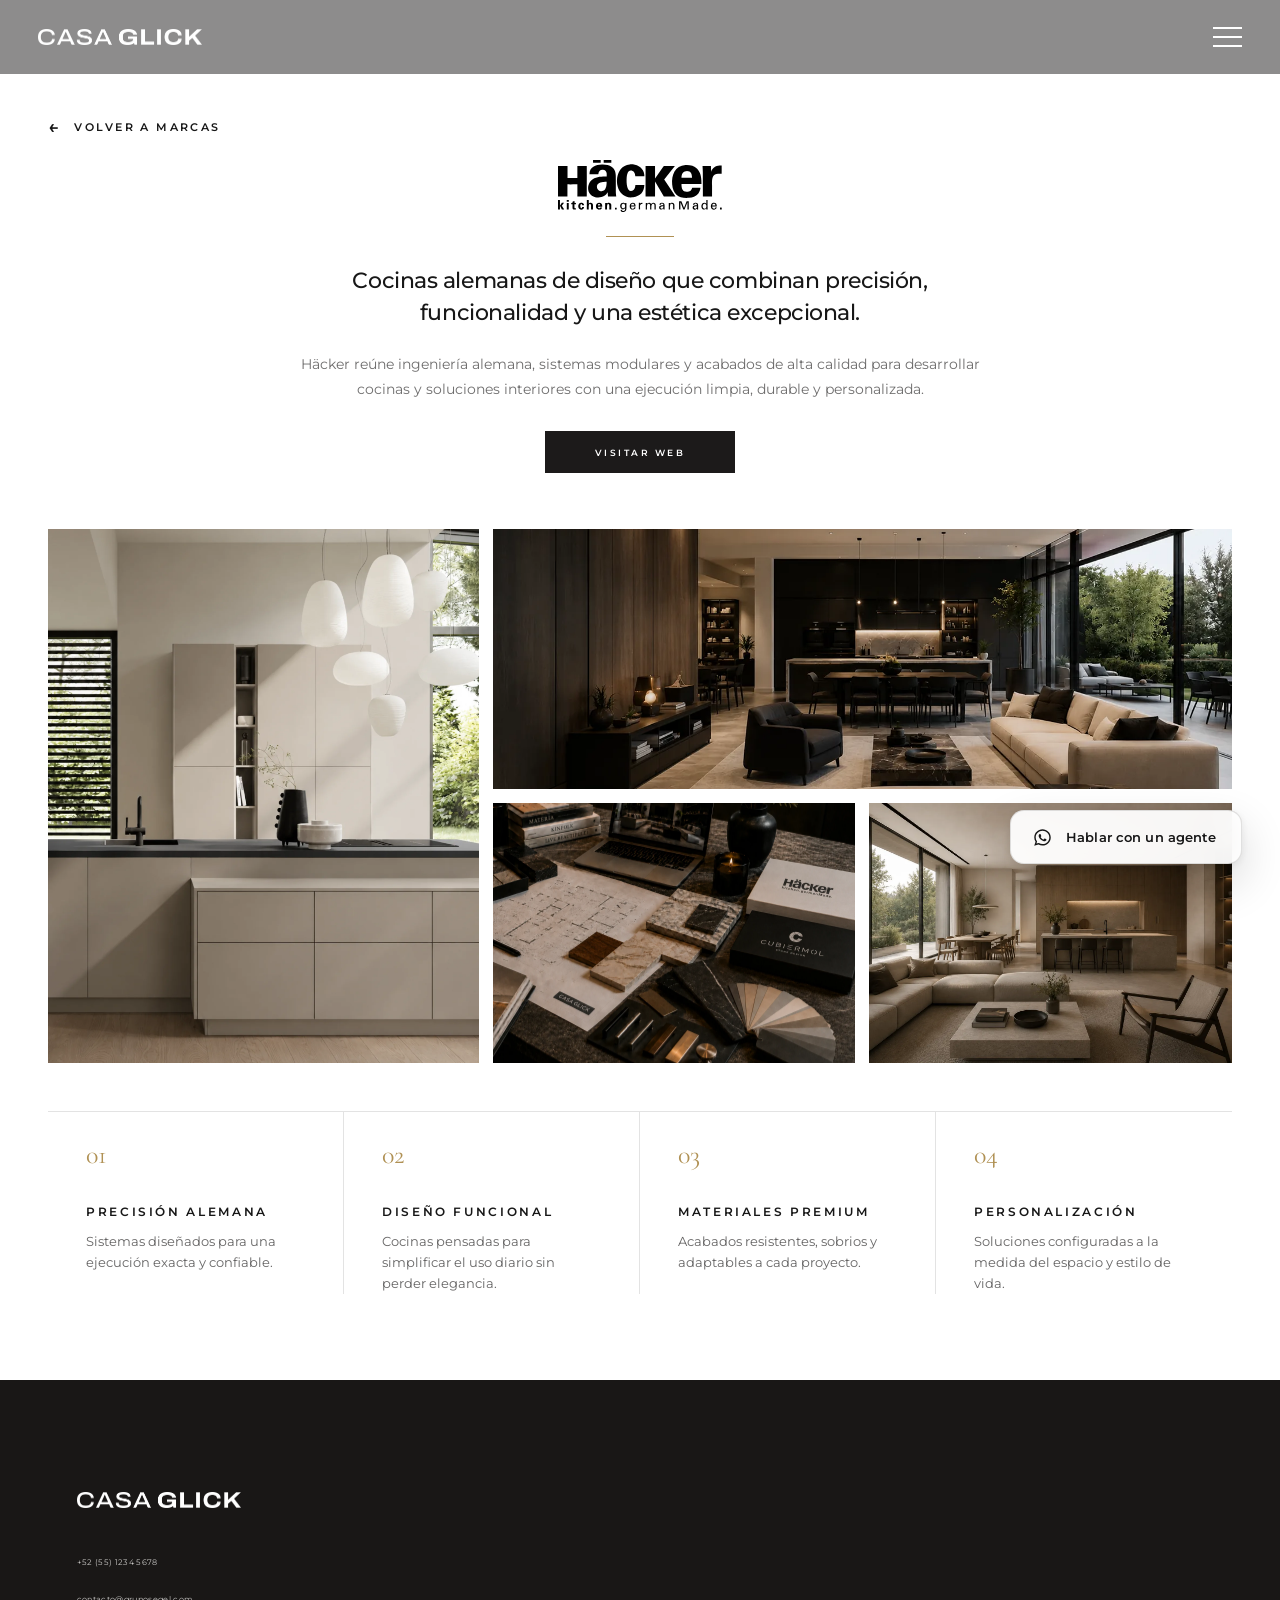
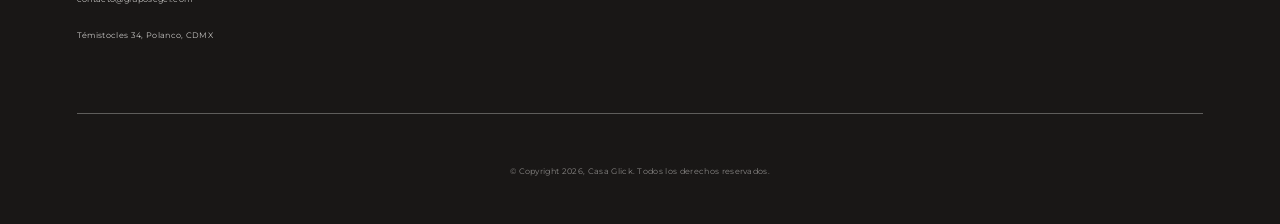
==== commit 67a6c064: "2307-1249" ====
--- a/brand.html
+++ b/brand.html
@@ -7,7 +7,7 @@
   <link rel="preconnect" href="https://fonts.googleapis.com">
   <link rel="preconnect" href="https://fonts.gstatic.com" crossorigin>
   <link href="https://fonts.googleapis.com/css2?family=Cormorant+Garamond:wght@500;600;700&family=Montserrat:wght@400;500;600;700&display=swap" rel="stylesheet">
-  <link rel="stylesheet" href="css/styles.css" />
+  <link rel="stylesheet" href="css/styles.css?v=20260720-contact-white-v31" />
 </head>
 <body class="brand-detail-page">
   <header class="site-header site-header--brand-detail">
@@ -26,9 +26,10 @@
     <a href="index.html#nosotros">Nosotros</a>
     <a href="index.html#soluciones">Soluciones</a>
     <a href="index.html#marcas">Marcas</a>
+    <a href="index.html#productos">Productos</a>
     <a href="index.html#proyectos">Proyectos</a>
     <a href="index.html#sectores">Sectores</a>
-    <a href="index.html#catalogos">Catálogos</a>
+    <a href="index.html#catalogo">Catálogo</a>
     <a href="index.html#contacto">Contacto</a>
   </nav>
 
@@ -116,7 +117,7 @@
     <span>Hablar con un agente</span>
   </a>
 
-  <script src="js/main.js"></script>
-  <script src="js/brand-page.js"></script>
+  <script src="js/main.js?v=20260717-contact-firebase"></script>
+  <script src="js/brand-page.js?v=20260717-contact-firebase"></script>
 </body>
 </html>
--- a/css/styles.css
+++ b/css/styles.css
@@ -11,7 +11,7 @@
 
 * { box-sizing: border-box; margin: 0; padding: 0; }
 html { scroll-behavior: smooth; }
-body { font-family: var(--sans); color: var(--white); background: #efeeeb; }
+body { font-family: var(--sans); color: var(--white); background: #ffffff; }
 a { color: inherit; text-decoration: none; }
 button { font: inherit; color: inherit; }
 
@@ -314,7 +314,7 @@
   min-height: clamp(760px, 90vh, 980px);
   display: grid;
   grid-template-columns: minmax(0, 50%) minmax(0, 50%);
-  background: #efeeeb;
+  background: #ffffff;
   color: #24211f;
 }
 
@@ -418,7 +418,7 @@
 
 html,
 body {
-  background: #efeeeb;
+  background: #ffffff;
 }
 
 .reveal-on-scroll .about-media img {
@@ -481,7 +481,7 @@
 }
 
 .solutions-section {
-  background: #efeeeb;
+  background: #ffffff;
   color: #24211f;
   overflow: hidden;
 }
@@ -819,7 +819,7 @@
   min-height: 100svh;
   display: grid;
   grid-template-rows: auto 1fr;
-  background: #efeeeb;
+  background: #ffffff;
   color: #24211f;
   overflow: hidden;
   scroll-snap-align: start;
@@ -975,11 +975,11 @@
 }
 
 .brands-edge--left::after {
-  background: linear-gradient(90deg, rgba(239,238,235,.45), rgba(239,238,235,0));
+  background: linear-gradient(90deg, rgba(255,255,255,.45), rgba(255,255,255,0));
 }
 
 .brands-edge--right::after {
-  background: linear-gradient(270deg, rgba(239,238,235,.45), rgba(239,238,235,0));
+  background: linear-gradient(270deg, rgba(255,255,255,.45), rgba(255,255,255,0));
 }
 
 .brands-edge:hover::after {
@@ -1238,11 +1238,11 @@
 }
 
 .brands-edge--left::after {
-  background: linear-gradient(90deg, rgba(235,234,230,.5), rgba(235,234,230,0));
+  background: linear-gradient(90deg, rgba(255,255,255,.5), rgba(255,255,255,0));
 }
 
 .brands-edge--right::after {
-  background: linear-gradient(270deg, rgba(235,234,230,.5), rgba(235,234,230,0));
+  background: linear-gradient(270deg, rgba(255,255,255,.5), rgba(255,255,255,0));
 }
 
 .brands-edge:hover::after { opacity: 1; }
@@ -1326,7 +1326,7 @@
 /* Brands - interactive ecosystem layout */
 .brands-section {
   min-height: 100svh;
-  background: #efeeeb;
+  background: #ffffff;
   color: #1c1a1a;
   padding: 0;
   overflow: hidden;
@@ -1558,7 +1558,7 @@
   align-items: end;
   justify-items: center;
   border-radius: 50%;
-  background: rgba(239,238,235,.68);
+  background: rgba(255,255,255,.68);
   font-size: 28px;
   line-height: 1;
   opacity: .68;
@@ -1570,7 +1570,7 @@
 .brands-edge:focus-visible span {
   opacity: 1;
   transform: scale(1);
-  background: rgba(239,238,235,.9);
+  background: rgba(255,255,255,.9);
 }
 
 .brands-edge::after { display: none; }
@@ -1937,7 +1937,7 @@
 /* Brand detail page */
 body.brand-detail-page {
   min-height: 100vh;
-  background: #f5f4f1;
+  background: #ffffff;
   color: #171717;
   font-family: var(--sans);
 }
@@ -1955,7 +1955,7 @@
   align-items: center;
   justify-content: space-between;
   padding: 0 38px;
-  background: rgba(245,244,241,.88);
+  background: rgba(255,255,255,.88);
   border-bottom: 1px solid rgba(28,26,26,.12);
   -webkit-backdrop-filter: blur(16px);
   backdrop-filter: blur(16px);
@@ -2413,7 +2413,7 @@
   width: min(100%, 1360px);
   max-height: min(90svh, 920px);
   overflow: auto;
-  background: #f5f4f1;
+  background: #ffffff;
   color: #1c1a1a;
   box-shadow: 0 28px 90px rgba(0,0,0,.22);
   transform: translateY(22px) scale(.985);
@@ -2439,7 +2439,7 @@
   width: 68px;
   height: 68px;
   border: 0;
-  background: rgba(245,244,241,.78);
+  background: rgba(255,255,255,.78);
   -webkit-backdrop-filter: blur(14px);
   backdrop-filter: blur(14px);
   color: #1c1a1a;
@@ -2452,7 +2452,7 @@
 }
 
 .brand-modal__close:hover {
-  background: rgba(245,244,241,.96);
+  background: rgba(255,255,255,.96);
 }
 
 .brand-modal__hero {
@@ -3088,7 +3088,7 @@
 /* Catalogs section */
 .catalogs-section {
   min-height: 100svh;
-  background: #efeeeb;
+  background: #ffffff;
   color: #24211f;
   overflow: hidden;
   scroll-snap-align: start;
@@ -3166,7 +3166,7 @@
   content: '';
   position: absolute;
   inset: 45% 0 0;
-  background: linear-gradient(180deg, rgba(239,238,235,0), rgba(239,238,235,.58));
+  background: linear-gradient(180deg, rgba(255,255,255,0), rgba(255,255,255,.58));
   pointer-events: none;
 }
 
@@ -3247,7 +3247,7 @@
 /* Projects editorial block */
 .projects-section {
   min-height: 100svh;
-  background: #efeeeb;
+  background: #ffffff;
   color: #24211f;
   overflow: hidden;
   scroll-snap-align: start;
@@ -3386,11 +3386,11 @@
 }
 
 .projects-edge--left::after {
-  background: linear-gradient(90deg, rgba(239,238,235,.45), rgba(239,238,235,0));
+  background: linear-gradient(90deg, rgba(255,255,255,.45), rgba(255,255,255,0));
 }
 
 .projects-edge--right::after {
-  background: linear-gradient(270deg, rgba(239,238,235,.45), rgba(239,238,235,0));
+  background: linear-gradient(270deg, rgba(255,255,255,.45), rgba(255,255,255,0));
 }
 
 .projects-edge:hover::after {
@@ -3602,7 +3602,7 @@
 /* Showroom invitation block */
 .showroom-section {
   min-height: 100svh;
-  background: #efeeeb;
+  background: #ffffff;
   color: #24211f;
   overflow: hidden;
   scroll-snap-align: start;
@@ -3824,8 +3824,8 @@
   height: 44px;
   display: grid;
   place-items: center;
-  border: 1px solid rgba(239,238,235,.42);
-  background: rgba(239,238,235,.08);
+  border: 1px solid rgba(255,255,255,.42);
+  background: rgba(255,255,255,.08);
   color: #efeeeb;
   font-family: var(--sans);
   font-size: 28px;
@@ -3914,7 +3914,7 @@
 /* Sectors editorial block */
 .sectors-section {
   min-height: 100svh;
-  background: #efeeeb;
+  background: #ffffff;
   color: #24211f;
   scroll-snap-align: start;
   padding: clamp(86px, 11svh, 132px) 0;
@@ -4192,7 +4192,7 @@
   width: min(100%, 1360px);
   max-height: min(90svh, 920px);
   overflow: auto;
-  background: #f5f4f1;
+  background: #ffffff;
   color: #1c1a1a;
   box-shadow: 0 28px 90px rgba(0,0,0,.22);
   transform: translateY(22px) scale(.985);
@@ -4218,7 +4218,7 @@
   width: 68px;
   height: 68px;
   border: 0;
-  background: rgba(245,244,241,.78);
+  background: rgba(255,255,255,.78);
   -webkit-backdrop-filter: blur(14px);
   backdrop-filter: blur(14px);
   color: #1c1a1a;
@@ -4231,7 +4231,7 @@
 }
 
 .project-modal__close:hover {
-  background: rgba(245,244,241,.96);
+  background: rgba(255,255,255,.96);
 }
 
 .project-modal__hero {
@@ -4539,7 +4539,7 @@
   width: min(100%, 1360px);
   max-height: min(90svh, 920px);
   overflow: auto;
-  background: #f5f4f1;
+  background: #ffffff;
   color: #1c1a1a;
   box-shadow: 0 28px 90px rgba(0,0,0,.22);
   transform: translateY(22px) scale(.985);
@@ -4565,7 +4565,7 @@
   width: 68px;
   height: 68px;
   border: 0;
-  background: rgba(245,244,241,.78);
+  background: rgba(255,255,255,.78);
   -webkit-backdrop-filter: blur(14px);
   backdrop-filter: blur(14px);
   color: #1c1a1a;
@@ -4578,7 +4578,7 @@
 }
 
 .project-modal__close:hover {
-  background: rgba(245,244,241,.96);
+  background: rgba(255,255,255,.96);
 }
 
 .project-modal__hero {
@@ -5024,7 +5024,7 @@
 /* Contact editorial form */
 .contact-section {
   min-height: 100svh;
-  background: linear-gradient(90deg, #efeeeb 0 50%, #d8d8d8 50% 100%);
+  background: linear-gradient(90deg, #ffffff 0 50%, #d8d8d8 50% 100%);
   color: #24211f;
   scroll-snap-align: start;
   padding: 0;
@@ -5241,7 +5241,7 @@
 
 @media (max-width: 980px) {
   .contact-section {
-    background: #efeeeb;
+    background: #ffffff;
     align-items: flex-start;
     padding: 88px 0 86px;
   }
@@ -5496,7 +5496,7 @@
 .about-modal__panel {
   width: min(100%, 1120px);
   max-height: min(86svh, 820px);
-  background: #f5f4f1;
+  background: #ffffff;
 }
 
 .about-modal__layout {
@@ -5718,7 +5718,7 @@
 .solution-modal__panel {
   width: min(100%, 1080px);
   max-height: min(86svh, 800px);
-  background: #f5f4f1;
+  background: #ffffff;
 }
 
 .solution-modal__layout {
@@ -5876,11 +5876,11 @@
 
 /* Cleaner page reveal background and removed solution result card. */
 html {
-  background: #efeeeb;
+  background: #ffffff;
 }
 
 body::before {
-  background: #efeeeb;
+  background: #ffffff;
 }
 
 .solution-modal__result {
@@ -5928,7 +5928,7 @@
   grid-template-rows: auto minmax(0, 1fr) auto;
   overflow: hidden;
   border: 1px solid rgba(255,255,255,.16);
-  background: #efeeeb;
+  background: #ffffff;
   color: #24211f;
   box-shadow: 0 30px 90px rgba(0,0,0,.38);
   transform: translateY(18px) scale(.985);
@@ -6017,7 +6017,7 @@
   place-items: center;
   padding: 26px clamp(58px, 6vw, 86px);
   background:
-    radial-gradient(circle at 50% 28%, rgba(255,255,255,.72), rgba(239,238,235,0) 54%),
+    radial-gradient(circle at 50% 28%, rgba(255,255,255,.72), rgba(255,255,255,0) 54%),
     linear-gradient(180deg, #e8e5df, #d7d2c8);
   perspective: 1600px;
 }
@@ -6227,7 +6227,7 @@
   place-items: center;
   border: 1px solid rgba(36,33,31,.14);
   border-radius: 50%;
-  background: rgba(239,238,235,.78);
+  background: rgba(255,255,255,.78);
   color: #24211f;
   font-size: 38px;
   line-height: 1;
@@ -6310,7 +6310,7 @@
     font-size: 32px;
     top: 52%;
     z-index: 12;
-    background: rgba(239,238,235,.9);
+    background: rgba(255,255,255,.9);
   }
 
   .catalog-viewer__nav--prev { left: 10px; }
@@ -6334,7 +6334,7 @@
 /* Flipbook v4: softer Heyzine-like paper turn */
 .catalog-viewer__stage {
   background:
-    radial-gradient(circle at 50% 38%, rgba(255,255,255,.82), rgba(239,238,235,0) 58%),
+    radial-gradient(circle at 50% 38%, rgba(255,255,255,.82), rgba(255,255,255,0) 58%),
     linear-gradient(180deg, #ece8df 0%, #d8d0c2 100%);
   perspective: 2200px;
 }
@@ -6884,3 +6884,161 @@
   margin-left: 0 !important;
   margin-right: 0 !important;
 }
+
+/* Products bridge to shop.casaglick.com */
+.shop-products-section {
+  min-height: 100svh;
+  padding: clamp(92px, 9vw, 128px) clamp(24px, 7vw, 92px) clamp(70px, 7vw, 98px);
+  background: #ffffff;
+  color: #1d1d1d;
+  display: flex;
+  flex-direction: column;
+  justify-content: center;
+}
+
+.shop-products-intro {
+  width: min(100%, 650px);
+  margin: 0 auto;
+  text-align: center;
+}
+
+.shop-products-intro .section-eyebrow {
+  color: rgba(29, 29, 29, .58);
+}
+
+.shop-products-intro h2 {
+  margin: 0;
+  font-family: var(--serif);
+  font-size: clamp(34px, 4.2vw, 58px);
+  line-height: .98;
+  font-weight: 600;
+  letter-spacing: -.03em;
+  color: #1d1d1d;
+}
+
+.shop-products-intro p:not(.section-eyebrow) {
+  max-width: 560px;
+  margin: 24px auto 0;
+  color: rgba(29, 29, 29, .54);
+  line-height: 1.7;
+  font-size: 14px;
+}
+
+.shop-products-grid {
+  width: min(100%, 1344px);
+  margin: clamp(54px, 5.2vw, 72px) auto 0;
+  display: grid;
+  grid-template-columns: repeat(4, minmax(0, 1fr));
+  gap: clamp(30px, 3vw, 42px);
+}
+
+.shop-product-category {
+  display: block;
+  text-align: center;
+  outline-offset: 8px;
+}
+
+.shop-product-category__media {
+  display: block;
+  width: 75%;
+  aspect-ratio: 1 / 1;
+  margin: 0 auto;
+  overflow: hidden;
+  background: #e5e5e5;
+}
+
+.shop-product-category__media img {
+  display: block;
+  width: 100%;
+  height: 100%;
+  object-fit: cover;
+  transition: transform 700ms cubic-bezier(0.16, 1, 0.3, 1), filter 700ms cubic-bezier(0.16, 1, 0.3, 1);
+}
+
+.shop-product-category__title {
+  display: block;
+  margin-top: 18px;
+  text-transform: uppercase;
+  letter-spacing: .34em;
+  font-size: clamp(9.5px, .76vw, 11.2px);
+  font-weight: 500;
+  color: #1d1d1d;
+  transition: color 220ms ease, transform 220ms ease;
+}
+
+.shop-product-category:hover .shop-product-category__media img {
+  transform: scale(1.045);
+  filter: contrast(1.02);
+}
+
+.shop-product-category:hover .shop-product-category__title {
+  color: #c38f43;
+  transform: translateY(-1px);
+}
+
+.shop-products-actions {
+  display: flex;
+  justify-content: center;
+  margin-top: clamp(34px, 3.4vw, 48px);
+}
+
+.reveal-on-scroll .shop-products-intro,
+.reveal-on-scroll .shop-product-category,
+.reveal-on-scroll .shop-products-actions {
+  opacity: 0;
+  transform: translateY(24px);
+  transition: opacity .8s ease, transform .8s ease;
+}
+
+.reveal-on-scroll .shop-product-category:nth-child(2) { transition-delay: .08s; }
+.reveal-on-scroll .shop-product-category:nth-child(3) { transition-delay: .16s; }
+.reveal-on-scroll .shop-product-category:nth-child(4) { transition-delay: .24s; }
+.reveal-on-scroll .shop-products-actions { transition-delay: .32s; }
+
+.reveal-on-scroll.is-visible .shop-products-intro,
+.reveal-on-scroll.is-visible .shop-product-category,
+.reveal-on-scroll.is-visible .shop-products-actions {
+  opacity: 1;
+  transform: translateY(0);
+}
+
+@media (max-width: 900px) {
+  .shop-products-section {
+    min-height: auto;
+    padding: 84px 20px 54px;
+  }
+
+  .shop-products-grid {
+    max-width: 720px;
+    grid-template-columns: repeat(3, minmax(0, 1fr));
+    gap: 24px 18px;
+    margin-top: 46px;
+  }
+
+  .shop-product-category__title {
+    font-size: clamp(8.8px, 2.2vw, 10.4px);
+  }
+}
+
+@media (max-width: 760px) {
+  .shop-products-intro h2 {
+    font-size: clamp(35px, 11vw, 46px);
+  }
+
+  .shop-products-grid {
+    grid-template-columns: repeat(2, minmax(0, 1fr));
+  }
+
+}
+
+@media (max-width: 420px) {
+  .shop-products-section {
+    padding: 78px 20px 46px;
+  }
+
+  .shop-products-grid {
+    gap: 22px 14px;
+    margin-top: 42px;
+  }
+
+}
